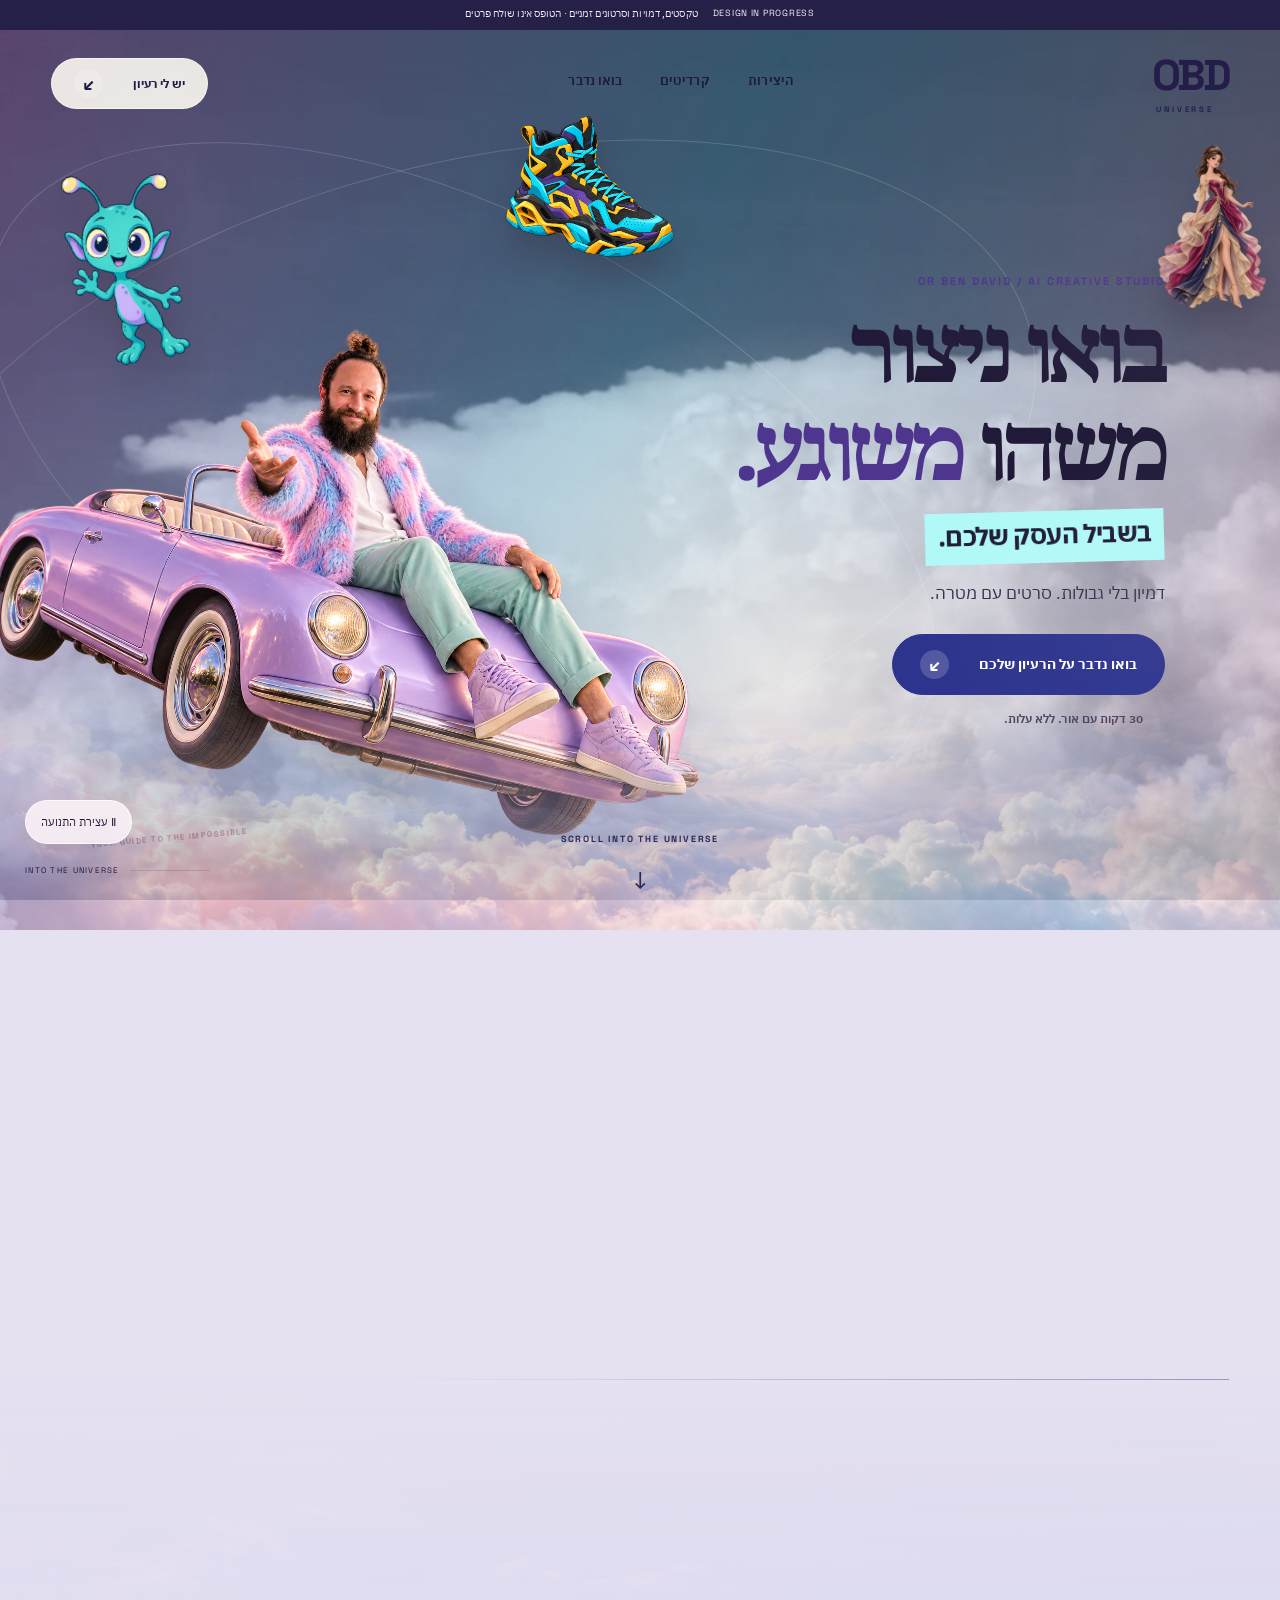
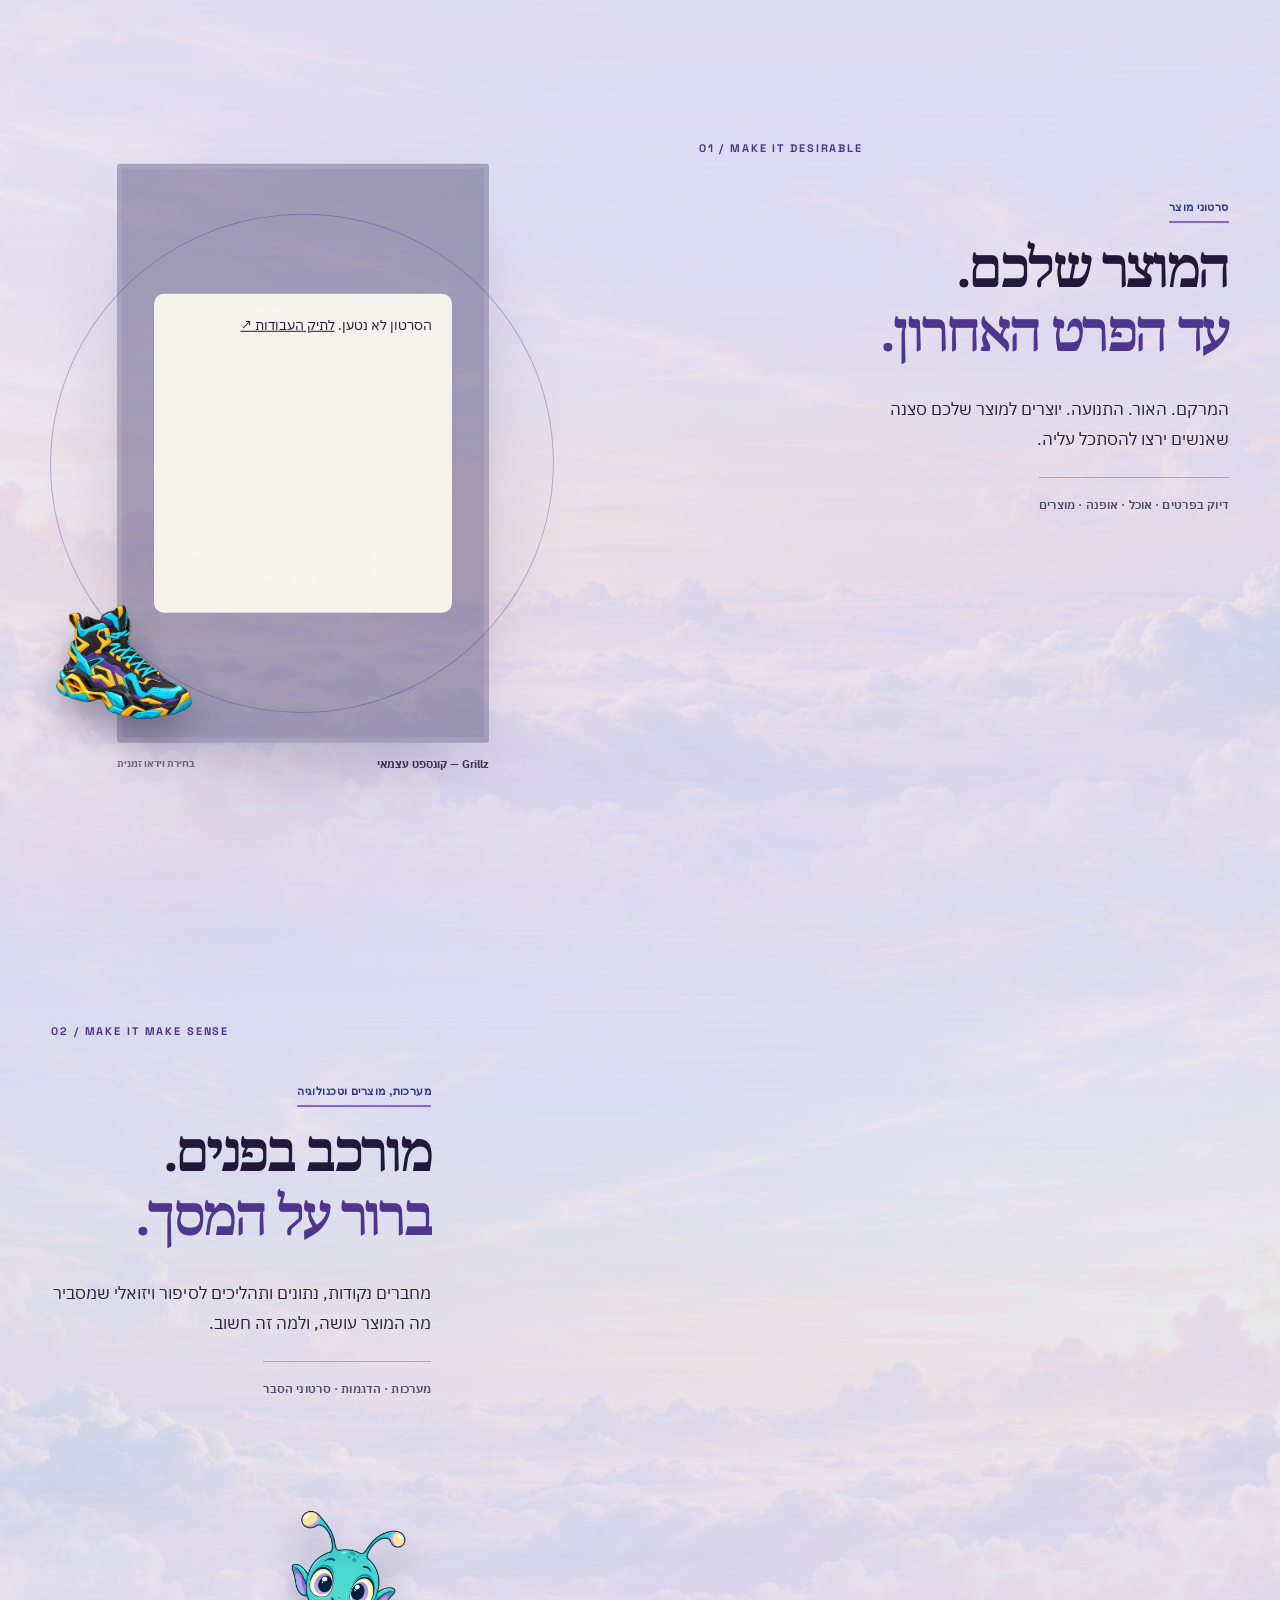
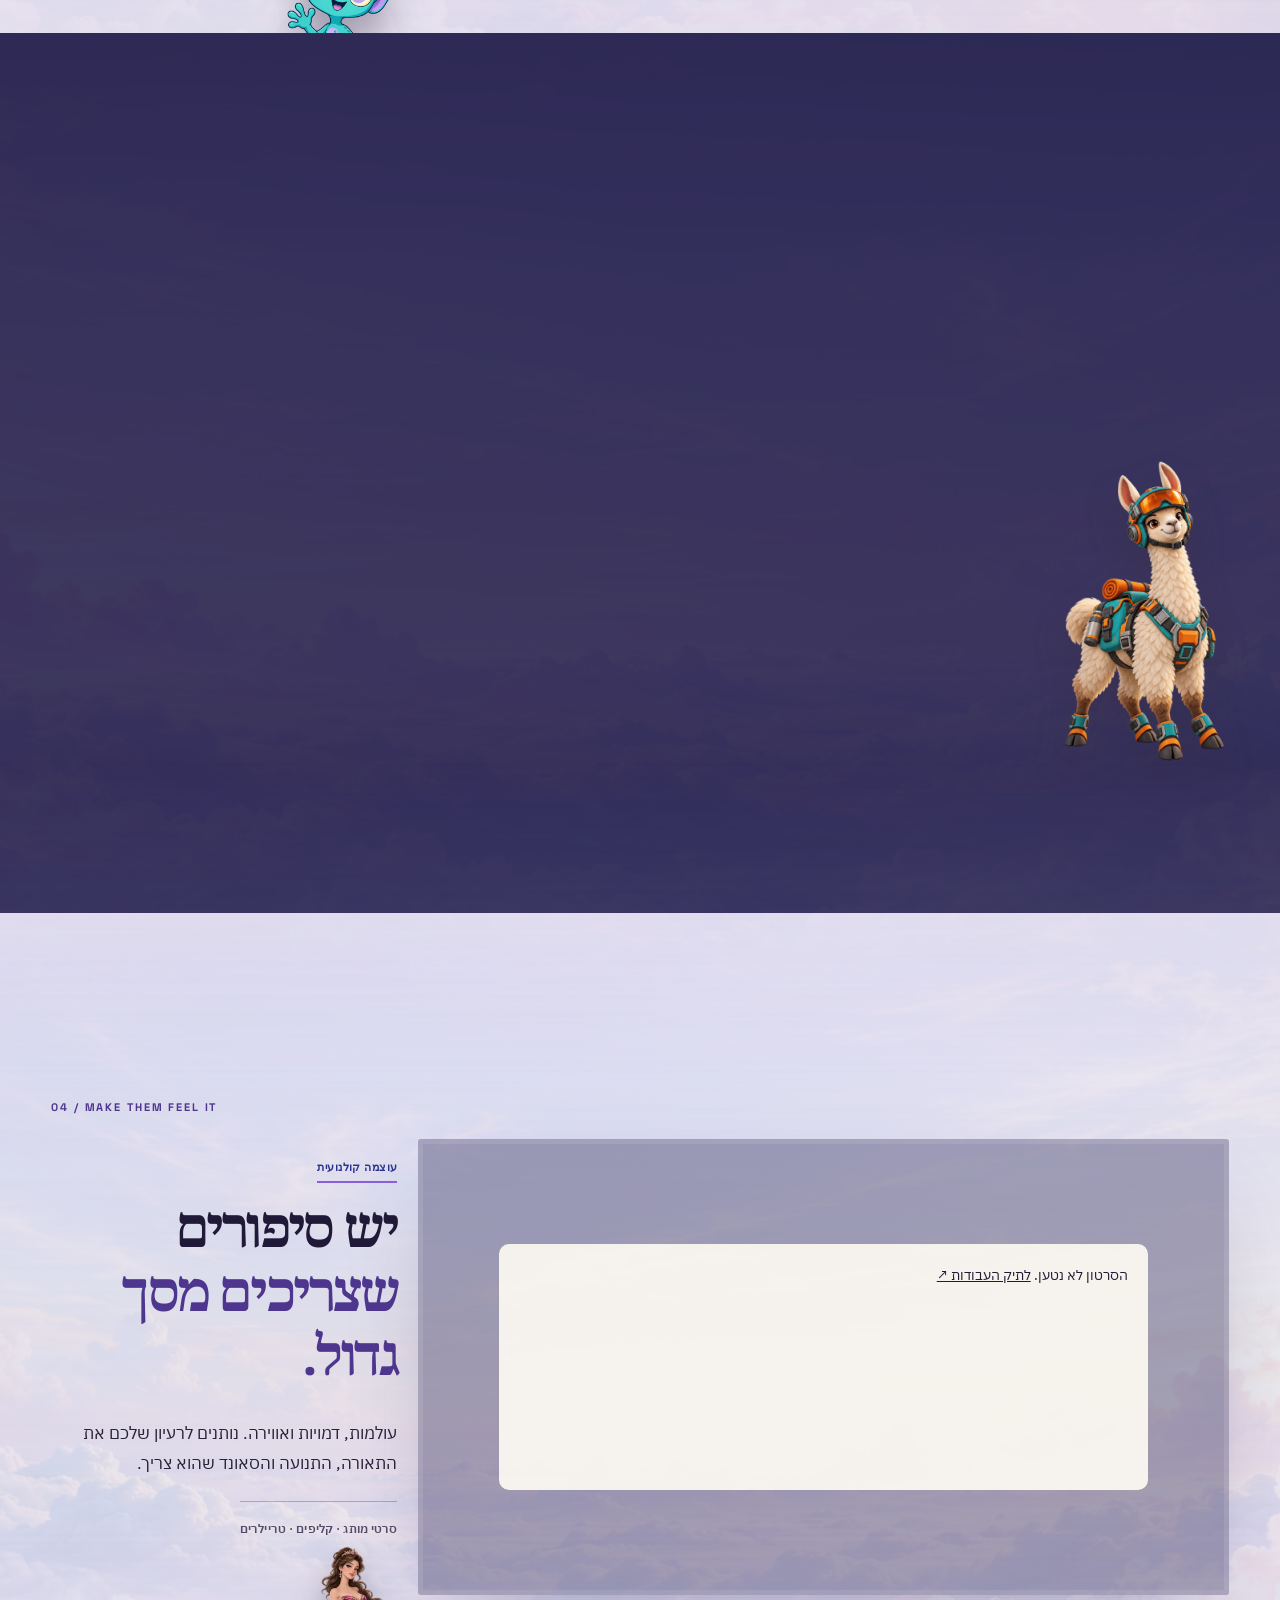
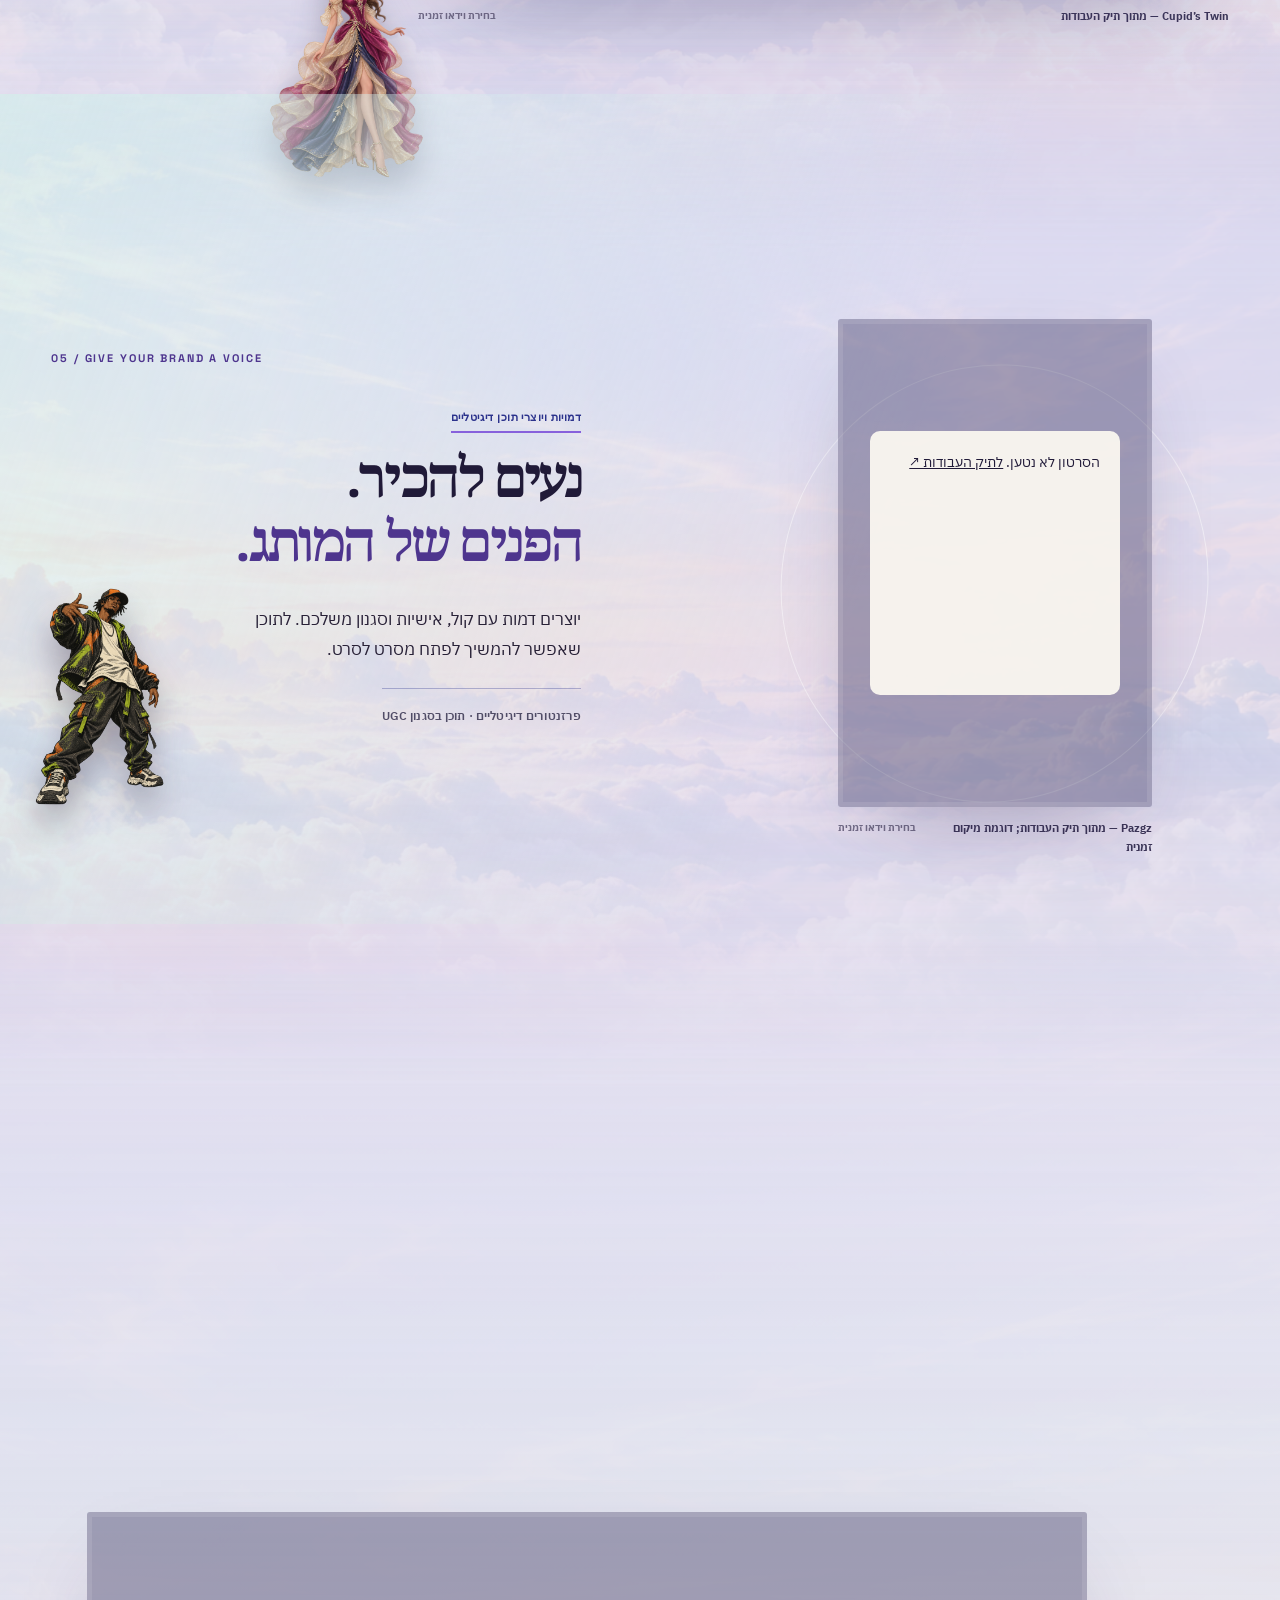
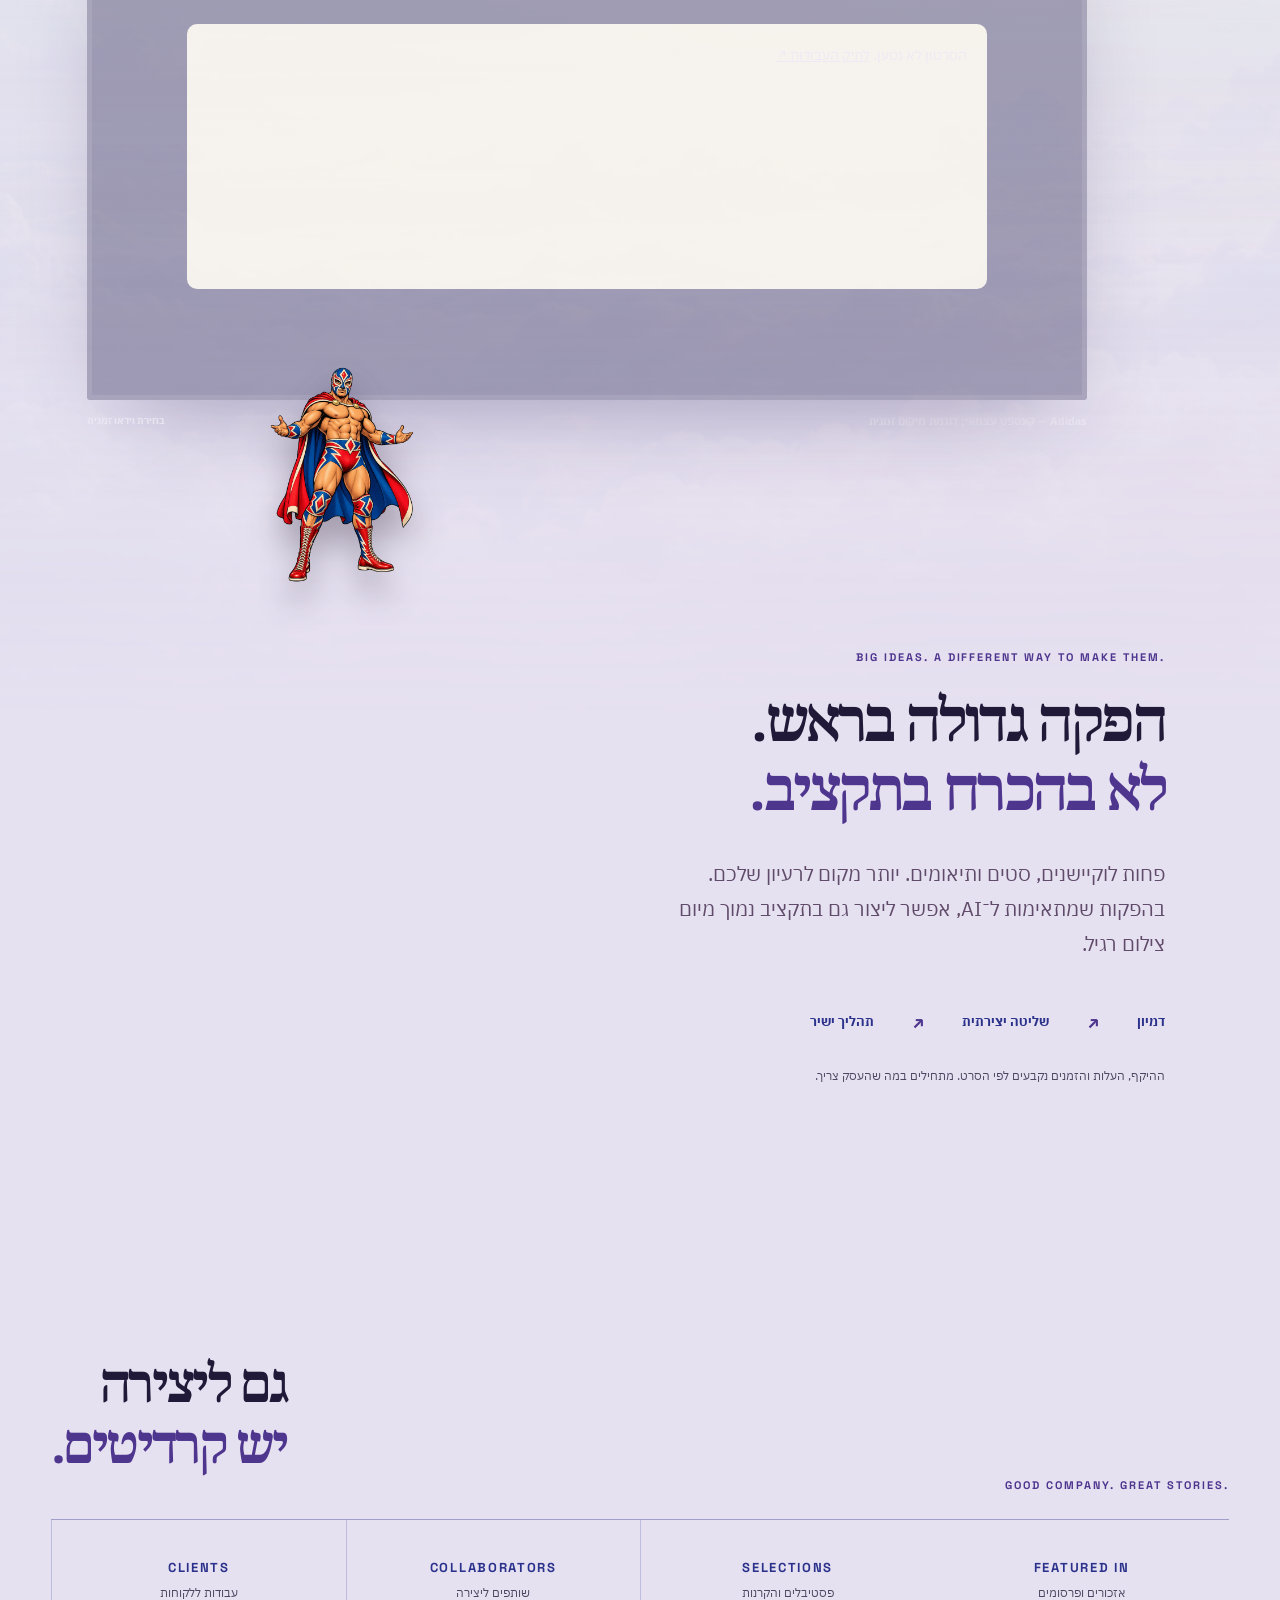
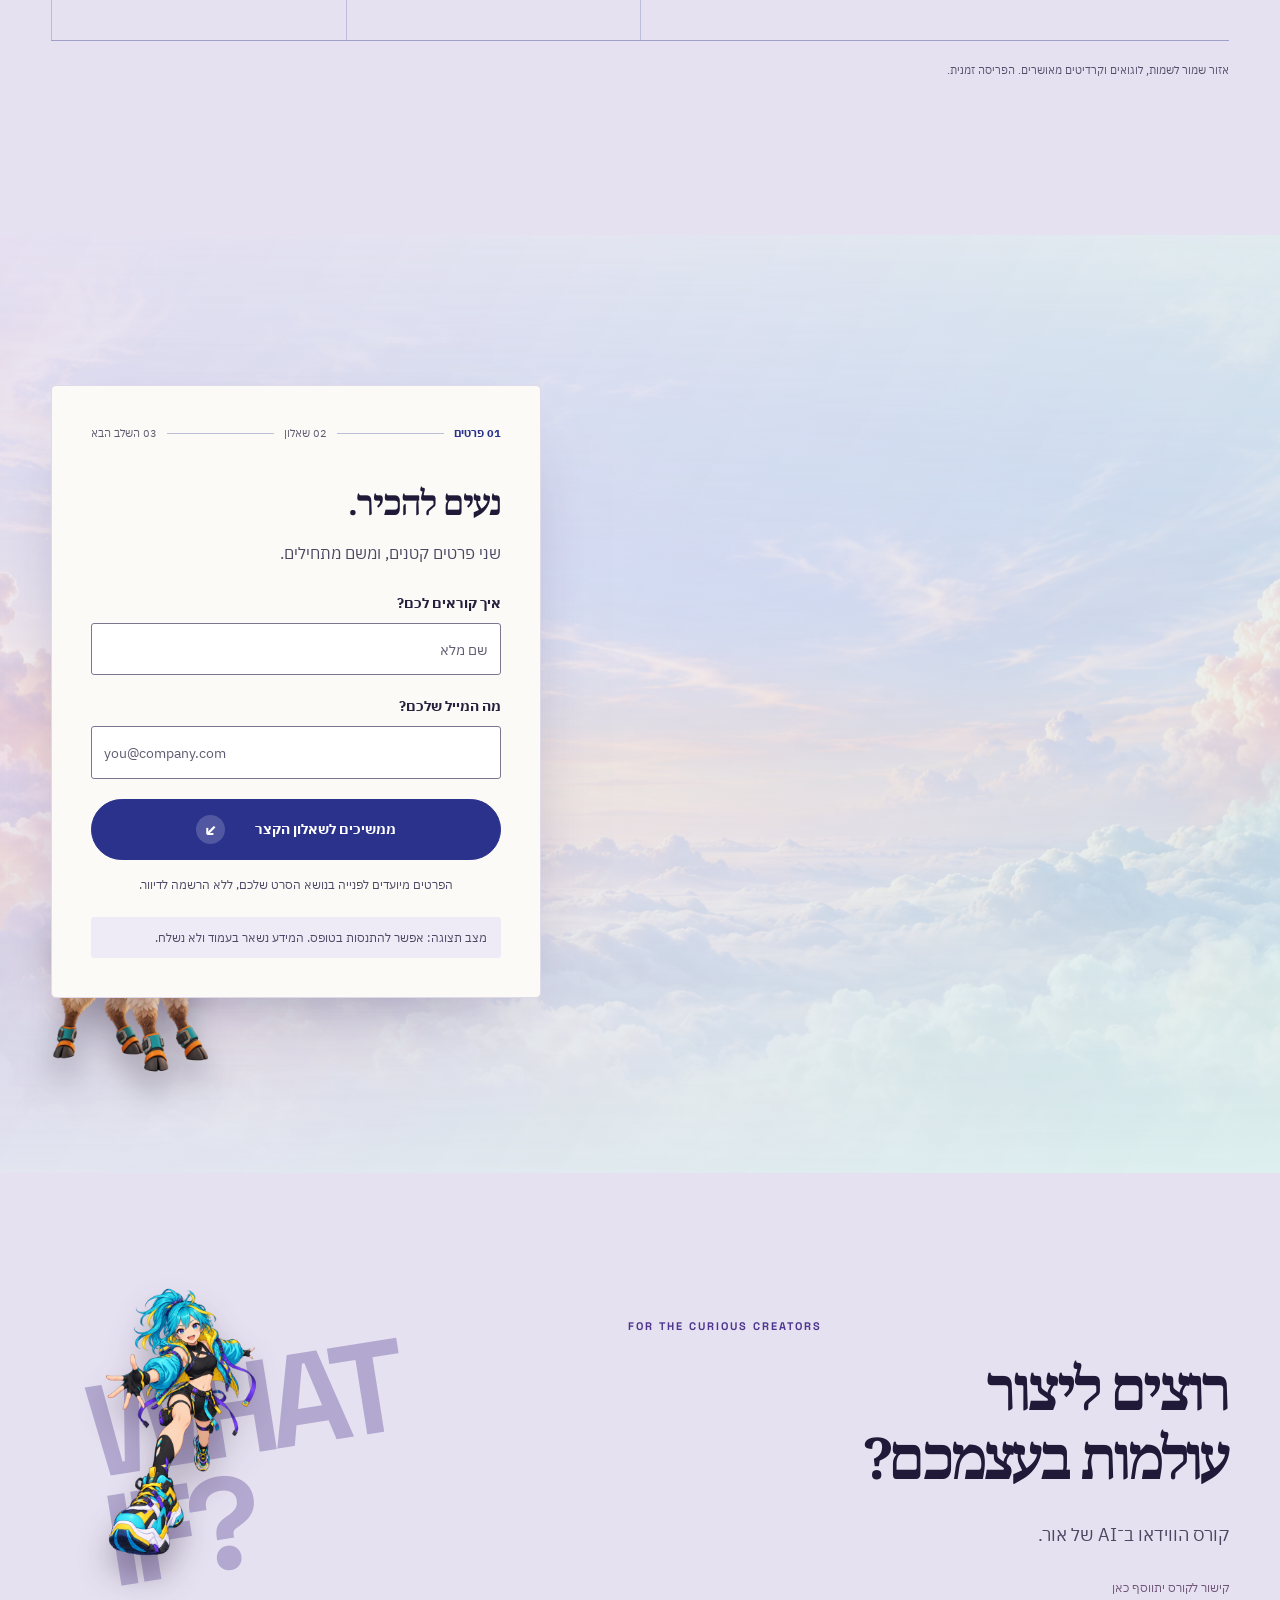
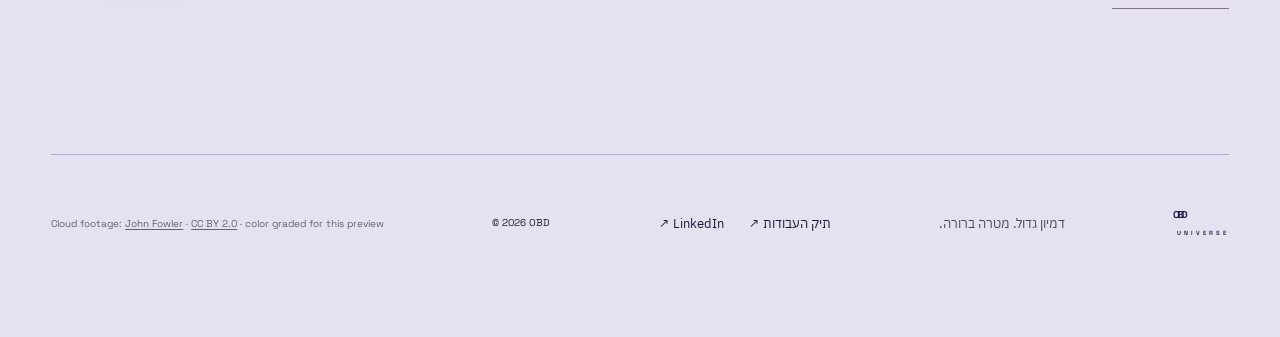
==== versions/v2/index.html @ a8ce61f0 "Archive OBD Universe V1 and V2 viewer" ====
<!doctype html>
<html lang="he" dir="rtl">
<head>
<meta charset="utf-8"><meta name="viewport" content="width=device-width,initial-scale=1"><meta name="robots" content="noindex,nofollow"><meta name="theme-color" content="#e5dcef">
<title>OBD Universe — בואו ניצור משהו משוגע.</title>
<meta name="description" content="היכנסו ליקום של אור בן דוד. וידאו, דמיון וחשיבה עסקית. שיחת היכרות של 30 דקות ללא עלות.">
<link rel="preconnect" href="https://fonts.googleapis.com"><link rel="preconnect" href="https://fonts.gstatic.com" crossorigin>
<link href="https://fonts.googleapis.com/css2?family=IBM+Plex+Sans+Hebrew:wght@400;500;600;700&family=Noto+Serif+Hebrew:wght@500;600;700;800&family=Space+Grotesk:wght@400;500;600;700&display=swap" rel="stylesheet">
<link rel="preload" href="./assets/obd-avatar.png" as="image"><link rel="stylesheet" href="./style.css"><link rel="stylesheet" href="./cloud-world.css"><link rel="stylesheet" href="./characters.css"><link rel="stylesheet" href="./polish.css">
</head>
<body>
<a class="skip" href="#main">דילוג לתוכן</a>
<div class="preview-ribbon"><span class="en">DESIGN IN PROGRESS</span><span>טקסטים, דמויות וסרטונים זמניים · הטופס אינו שולח פרטים</span></div>
<div class="world" id="cloud-world" aria-hidden="true"><div class="sky-layer sky-back"></div><div class="sky-layer sky-front"></div><div class="light-wash"></div></div>
<header class="header wrap"><a class="brand en" href="#main" aria-label="OBD Universe, לראש העמוד">OBD<span>UNIVERSE</span></a><nav aria-label="תפריט ראשי"><a href="#work">היצירות</a><a href="#credits">קרדיטים</a><a href="#start">בואו נדבר</a></nav><a class="button header-cta" href="#start">יש לי רעיון <span aria-hidden="true">↙</span></a></header>
<div class="experience-controls"><button type="button" id="motion-toggle" aria-pressed="false"><span aria-hidden="true">Ⅱ</span> עצירת התנועה</button><span class="depth-meter en" aria-hidden="true">INTO THE UNIVERSE <i></i></span></div>
<main id="main">
<section class="hero" aria-labelledby="hero-title">
 <div class="hero-orbit" aria-hidden="true"><span class="orbit-line"></span><span class="orbit-line orbit-two"></span></div>
 <div class="hero-copy"><span class="eyebrow en">OR BEN DAVID / AI CREATIVE STUDIO</span><h1 id="hero-title">בואו ניצור<br>משהו <em>משוגע.</em></h1><p class="hero-business">בשביל העסק שלכם.</p><p class="hero-description">דמיון בלי גבולות. סרטים עם מטרה.</p><a class="button" href="#start">בואו נדבר על הרעיון שלכם <span aria-hidden="true">↙</span></a><span class="hero-note">30 דקות עם אור. ללא עלות.</span></div>
 <div class="hero-avatar" data-depth=".10"><img src="./assets/obd-avatar.png" alt="אווטאר AI של אור בן דוד במעיל פסטל, מזמין אתכם לרכב סגול שמרחף בין העננים" width="1536" height="1024" fetchpriority="high"><span class="avatar-caption en">YOUR GUIDE TO THE IMPOSSIBLE</span></div>
 <span class="floater hero-alien" data-depth=".18" aria-hidden="true"><img class="character" src="./assets/characters/cartoon-alien.png" alt=""></span><span class="floater hero-shoe" data-depth="-.13" aria-hidden="true"><img class="character landscape" src="./assets/characters/anime-sneaker.png" alt=""></span><span class="floater hero-giraffe" data-depth="-.09" aria-hidden="true"><img class="character" src="./assets/characters/princess-model.png" alt=""></span>
 <div class="hero-floor" aria-hidden="true"></div><a class="dive-link" href="#work"><span class="en">SCROLL INTO THE UNIVERSE</span><span class="dive-arrow" aria-hidden="true">↓</span></a>
</section>
<section class="portal-intro wrap" id="work" aria-labelledby="work-title"><span class="eyebrow en reveal">A LITTLE UNREAL. VERY MUCH YOUR BUSINESS.</span><h2 id="work-title" class="reveal">מה אם אפשר<br><em>לקחת את זה רחוק יותר?</em></h2><p class="reveal">להסביר. לסקרן. לגרום לרצות.<br>יש יותר מדרך אחת לספר את הסיפור שלכם.</p><span class="thread-line" aria-hidden="true"></span></section>
<div class="film-journey">
<article class="scene scene-product portrait" aria-labelledby="product-title">
 <div class="scene-mist" aria-hidden="true"></div>
 <div class="scene-inner wrap">
  <div class="scene-copy reveal"><span class="chapter en">01 / MAKE IT DESIRABLE</span><span class="format-label">סרטוני מוצר</span><h3 id="product-title">המוצר שלכם.<br><em>עד הפרט האחרון.</em></h3><p>המרקם. האור. התנועה. יוצרים למוצר שלכם סצנה שאנשים ירצו להסתכל עליה.</p><span class="use-case">דיוק בפרטים · אוכל · אופנה · מוצרים</span></div>
  <figure class="film-composition reveal" data-depth="-.045"><div class="film-shell"><video data-media="product" muted loop playsinline preload="none" aria-label="Grillz — קונספט עצמאי"></video><div class="film-controls"><button type="button" data-play aria-label="הפעלת הסרטון">הפעלה</button><button type="button" data-sound aria-label="הפעלת קול" aria-pressed="false">קול כבוי</button></div><p class="media-error" hidden role="status">הסרטון לא נטען. <a href="https://obd4life.wixstudio.com/creative-portfolio" target="_blank" rel="noopener noreferrer">לתיק העבודות ↗</a></p></div><figcaption><span>Grillz — קונספט עצמאי</span><small>בחירת וידאו זמנית</small></figcaption></figure>
 </div><span class="floater scene-object" data-depth=".09" aria-hidden="true"><img class="character landscape" src="./assets/characters/anime-sneaker.png" alt="" loading="lazy"></span>
</article>
<article class="scene scene-system wide" aria-labelledby="system-title">
 <div class="scene-mist" aria-hidden="true"></div>
 <div class="scene-inner wrap">
  <div class="scene-copy reveal"><span class="chapter en">02 / MAKE IT MAKE SENSE</span><span class="format-label">מערכות, מוצרים וטכנולוגיה</span><h3 id="system-title">מורכב בפנים. <em>ברור על המסך.</em></h3><p>מחברים נקודות, נתונים ותהליכים לסיפור ויזואלי שמסביר מה המוצר עושה, ולמה זה חשוב.</p><span class="use-case">מערכות · הדגמות · סרטוני הסבר</span></div>
  <figure class="film-composition reveal" data-depth="-.045"><div class="film-shell"><video data-media="system" muted loop playsinline preload="none" aria-label="Academit — קונספט עצמאי; דוגמת מיקום זמנית"></video><div class="film-controls"><button type="button" data-play aria-label="הפעלת הסרטון">הפעלה</button><button type="button" data-sound aria-label="הפעלת קול" aria-pressed="false">קול כבוי</button></div><p class="media-error" hidden role="status">הסרטון לא נטען. <a href="https://obd4life.wixstudio.com/creative-portfolio" target="_blank" rel="noopener noreferrer">לתיק העבודות ↗</a></p></div><figcaption><span>Academit — קונספט עצמאי; דוגמת מיקום זמנית</span><small>בחירת וידאו זמנית</small></figcaption></figure>
 </div><span class="floater scene-object" data-depth="-.07" aria-hidden="true"><img class="character" src="./assets/characters/cartoon-alien.png" alt="" loading="lazy"></span>
</article>
<article class="scene scene-crazy portrait" aria-labelledby="crazy-title">
 <div class="scene-mist" aria-hidden="true"></div>
 <div class="scene-inner wrap">
  <div class="scene-copy reveal"><span class="chapter en">03 / MAKE THEM LOOK TWICE</span><span class="format-label">רעיונות שעוצרים את הגלילה</span><h3 id="crazy-title">רגע. <em>מה ראיתי עכשיו?</em></h3><p>חוקי הפיזיקה גמישים כאן. המסר שלכם פחות. יוצרים משהו לא צפוי שיש סיבה לזכור.</p><span class="use-case">סושיאל · השקות · קמפיינים</span></div>
  <figure class="film-composition reveal" data-depth="-.045"><div class="film-shell"><video data-media="crazy" muted loop playsinline preload="none" aria-label="Adidas — קונספט עצמאי, ללא הזמנת המותג"></video><div class="film-controls"><button type="button" data-play aria-label="הפעלת הסרטון">הפעלה</button><button type="button" data-sound aria-label="הפעלת קול" aria-pressed="false">קול כבוי</button></div><p class="media-error" hidden role="status">הסרטון לא נטען. <a href="https://obd4life.wixstudio.com/creative-portfolio" target="_blank" rel="noopener noreferrer">לתיק העבודות ↗</a></p></div><figcaption><span>Adidas — קונספט עצמאי, ללא הזמנת המותג</span><small>בחירת וידאו זמנית</small></figcaption></figure>
 </div><span class="floater scene-object" data-depth=".09" aria-hidden="true"><img class="character" src="./assets/characters/game-llama.png" alt="" loading="lazy"></span>
</article>
<article class="scene scene-cinema wide" aria-labelledby="cinema-title">
 <div class="scene-mist" aria-hidden="true"></div>
 <div class="scene-inner wrap">
  <div class="scene-copy reveal"><span class="chapter en">04 / MAKE THEM FEEL IT</span><span class="format-label">עוצמה קולנועית</span><h3 id="cinema-title">יש סיפורים<br><em>שצריכים מסך גדול.</em></h3><p>עולמות, דמויות ואווירה. נותנים לרעיון שלכם את התאורה, התנועה והסאונד שהוא צריך.</p><span class="use-case">סרטי מותג · קליפים · טריילרים</span></div>
  <figure class="film-composition reveal" data-depth="-.045"><div class="film-shell"><video data-media="cinema" muted loop playsinline preload="none" aria-label="Cupid’s Twin — מתוך תיק העבודות"></video><div class="film-controls"><button type="button" data-play aria-label="הפעלת הסרטון">הפעלה</button><button type="button" data-sound aria-label="הפעלת קול" aria-pressed="false">קול כבוי</button></div><p class="media-error" hidden role="status">הסרטון לא נטען. <a href="https://obd4life.wixstudio.com/creative-portfolio" target="_blank" rel="noopener noreferrer">לתיק העבודות ↗</a></p></div><figcaption><span>Cupid’s Twin — מתוך תיק העבודות</span><small>בחירת וידאו זמנית</small></figcaption></figure>
 </div><span class="floater scene-object" data-depth="-.07" aria-hidden="true"><img class="character" src="./assets/characters/princess-model.png" alt="" loading="lazy"></span>
</article>
<article class="scene scene-creator portrait" aria-labelledby="creator-title">
 <div class="scene-mist" aria-hidden="true"></div>
 <div class="scene-inner wrap">
  <div class="scene-copy reveal"><span class="chapter en">05 / GIVE YOUR BRAND A VOICE</span><span class="format-label">דמויות ויוצרי תוכן דיגיטליים</span><h3 id="creator-title">נעים להכיר. <em>הפנים של המותג.</em></h3><p>יוצרים דמות עם קול, אישיות וסגנון משלכם. לתוכן שאפשר להמשיך לפתח מסרט לסרט.</p><span class="use-case">פרזנטורים דיגיטליים · תוכן בסגנון UGC</span></div>
  <figure class="film-composition reveal" data-depth="-.045"><div class="film-shell"><video data-media="creator" muted loop playsinline preload="none" aria-label="Pazgz — מתוך תיק העבודות; דוגמת מיקום זמנית"></video><div class="film-controls"><button type="button" data-play aria-label="הפעלת הסרטון">הפעלה</button><button type="button" data-sound aria-label="הפעלת קול" aria-pressed="false">קול כבוי</button></div><p class="media-error" hidden role="status">הסרטון לא נטען. <a href="https://obd4life.wixstudio.com/creative-portfolio" target="_blank" rel="noopener noreferrer">לתיק העבודות ↗</a></p></div><figcaption><span>Pazgz — מתוך תיק העבודות; דוגמת מיקום זמנית</span><small>בחירת וידאו זמנית</small></figcaption></figure>
 </div><span class="floater scene-object" data-depth=".09" aria-hidden="true"><img class="character" src="./assets/characters/hiphop-character.png" alt="" loading="lazy"></span>
</article>
<article class="scene scene-universe wide" aria-labelledby="universe-title">
 <div class="scene-mist" aria-hidden="true"></div>
 <div class="scene-inner wrap">
  <div class="scene-copy reveal"><span class="chapter en">06 / BUILD YOUR OWN UNIVERSE</span><span class="format-label">יקום שלם למותג</span><h3 id="universe-title">למה להסתפק בסרט, <em>כשאפשר ליצור עולם?</em></h3><p>הצבעים, האופי והדמיון שלכם הופכים לשפה ויזואלית שאפשר לחזור אליה, להרחיב ולהפתיע איתה.</p><span class="use-case">עולמות מותג · דמויות · סדרות</span></div>
  <figure class="film-composition reveal" data-depth="-.045"><div class="film-shell"><video data-media="universe" muted loop playsinline preload="none" aria-label="Adidas — קונספט עצמאי; דוגמת מיקום זמנית"></video><div class="film-controls"><button type="button" data-play aria-label="הפעלת הסרטון">הפעלה</button><button type="button" data-sound aria-label="הפעלת קול" aria-pressed="false">קול כבוי</button></div><p class="media-error" hidden role="status">הסרטון לא נטען. <a href="https://obd4life.wixstudio.com/creative-portfolio" target="_blank" rel="noopener noreferrer">לתיק העבודות ↗</a></p></div><figcaption><span>Adidas — קונספט עצמאי; דוגמת מיקום זמנית</span><small>בחירת וידאו זמנית</small></figcaption></figure>
 </div><span class="floater scene-object" data-depth="-.07" aria-hidden="true"><img class="character" src="./assets/characters/comic-luchador.png" alt="" loading="lazy"></span>
</article></div>
<section class="possibility-note wrap reveal" aria-labelledby="possibility-title"><span class="eyebrow en">BIG IDEAS. A DIFFERENT WAY TO MAKE THEM.</span><h2 id="possibility-title">הפקה גדולה בראש.<br><em>לא בהכרח בתקציב.</em></h2><p>פחות לוקיישנים, סטים ותיאומים. יותר מקום לרעיון שלכם.<br>בהפקות שמתאימות ל־AI, אפשר ליצור גם בתקציב נמוך מיום צילום רגיל.</p><div class="value-line"><span>דמיון</span><i>↗</i><span>שליטה יצירתית</span><i>↗</i><span>תהליך ישיר</span></div><small>ההיקף, העלות והזמנים נקבעים לפי הסרט. מתחילים במה שהעסק צריך.</small></section>
<section class="credits wrap" id="credits" aria-labelledby="credits-title"><div class="credits-heading"><span class="eyebrow en">GOOD COMPANY. GREAT STORIES.</span><h2 id="credits-title">גם ליצירה<br><em>יש קרדיטים.</em></h2></div><div class="credits-track" aria-label="מקומות שמורים לקרדיטים מאומתים"><span>CLIENTS<small>עבודות ללקוחות</small></span><span>COLLABORATORS<small>שותפים ליצירה</small></span><span>SELECTIONS<small>פסטיבלים והקרנות</small></span><span>FEATURED IN<small>אזכורים ופרסומים</small></span></div><p class="draft-note">אזור שמור לשמות, לוגואים וקרדיטים מאושרים. הפריסה זמנית.</p></section>
<section class="lead-section" id="start" aria-labelledby="lead-title"><div class="lead-cloud" aria-hidden="true"></div><div class="lead-layout wrap"><div class="lead-copy reveal"><span class="eyebrow en">LET'S MAKE YOUR NEXT “WHAT IF”</span><h2 id="lead-title">אז מה<br><em>ניצור בשבילכם?</em></h2><p>ניפגש ל־30 דקות. נדבר על העסק שלכם,<br>ונתחיל למצוא רעיון ששווה ליצור.</p><div class="meeting-note"><span class="en">30</span><span>דקות עם אור<br>ללא עלות</span></div><ol class="journey-mini"><li>שם ומייל</li><li>שאלון קצר</li><li>מתאמים שיחה</li></ol><small>השיחה ללא עלות. הפקת הסרט מתומחרת בנפרד.</small></div><div class="form-card"><div class="form-progress" aria-label="שלבי התהליך"><span class="current" data-step-label="lead">01 פרטים</span><i></i><span data-step-label="questions">02 שאלון</span><i></i><span data-step-label="complete">03 השלב הבא</span></div>
        <div id="lead-panel"><h3>נעים להכיר.</h3><p class="form-intro">שני פרטים קטנים, ומשם מתחילים.</p><form id="lead-form" novalidate><div class="field"><label for="lead-name">איך קוראים לכם?</label><input id="lead-name" name="name" autocomplete="name" maxlength="80" required placeholder="שם מלא" aria-describedby="name-error"><span class="field-error" id="name-error"></span></div><div class="field"><label for="lead-email">מה המייל שלכם?</label><input id="lead-email" name="email" type="email" dir="ltr" autocomplete="email" maxlength="254" required placeholder="you@company.com" aria-describedby="email-error"><span class="field-error" id="email-error"></span></div><button type="submit" class="button full">ממשיכים לשאלון הקצר <span aria-hidden="true">↙</span></button><p class="form-footnote">הפרטים מיועדים לפנייה בנושא הסרט שלכם, ללא הרשמה לדיוור.</p></form></div>
        <div id="questions-panel" hidden><h3 tabindex="-1" id="questions-title">קצת על הסרט שבדרך.</h3><p class="form-intro">אין צורך בתשובות מושלמות. כיוון ראשוני מספיק.</p><form id="questionnaire-form" novalidate><div class="field"><label for="business">מה העסק או המוצר שלכם?</label><input id="business" name="business" maxlength="160" required placeholder="שם העסק ומשפט על מה שאתם עושים" aria-describedby="business-error"><span id="business-error" class="field-error"></span></div><div class="field"><label for="goal">מה הכי חשוב שהסרט יעשה?</label><select id="goal" name="goal" required aria-describedby="goal-error"><option value="">בוחרים מטרה</option><option value="explain">יסביר את המוצר</option><option value="sell">יעורר עניין במוצר ויעודד פניות או רכישות</option><option value="brand">יבנה היכרות עם המותג</option><option value="launch">יתמוך בהשקה או בקמפיין</option><option value="explore">עוד לא סגורים, נחשוב יחד</option></select><span id="goal-error" class="field-error"></span></div><div class="field"><label for="audience">למי הוא מיועד?</label><input id="audience" name="audience" maxlength="200" required placeholder="מי האנשים שצריכים לראות אותו?" aria-describedby="audience-error"><span id="audience-error" class="field-error"></span></div><div class="optional-row"><div class="field"><label for="timing">מתי תרצו את הסרט? <small>רשות</small></label><select id="timing" name="timing"><option value="">עדיין לא נקבע</option><option value="soon">בחודש הקרוב</option><option value="quarter">בחודשים הקרובים</option><option value="exploring">כרגע בודקים אפשרויות</option></select></div><div class="field"><label for="budget">כיוון לתקציב <small>רשות</small></label><input id="budget" name="budget" maxlength="80" placeholder="אפשר גם לכתוב שעוד לא יודעים"></div></div><div class="field"><label for="notes">רעיון, השראה או משהו נוסף? <small>רשות</small></label><textarea id="notes" name="notes" rows="3" maxlength="1200" placeholder="כל דבר שיעזור לנו להגיע מוכנים"></textarea></div><button type="submit" class="button full">סיום השאלון והמשך <span aria-hidden="true">↙</span></button><button class="back-button" type="button" data-back>חזרה לפרטים שלי</button></form></div>
        <div id="complete-panel" hidden><span class="completion-mark" aria-hidden="true">✓</span><h3 tabindex="-1" id="complete-title">יש לנו בסיס לרעיון.</h3><p>השלב הבא בתהליך הוא פגישת רעיון עם אור, שבה נחדד את הסיפור, הכיוון והתוצרים.</p><div class="preview-complete">זו הדגמה של התהליך בלבד. הפרטים לא נשלחו, לא נשלח מייל ולא נקבעה פגישה.</div><button class="button outline full" type="button" data-edit>חזרה לעריכת השאלון</button><a class="contact-link" href="mailto:obd4life@gmail.com">רוצים לפנות לאור כבר עכשיו? כתבו לו במייל</a></div>
        <p class="preview-form-note" role="note">מצב תצוגה: אפשר להתנסות בטופס. המידע נשאר בעמוד ולא נשלח.</p><p class="sr-only" id="form-status" role="status" aria-live="polite"></p>
      </div></div><span class="floater lead-object" data-depth=".06" aria-hidden="true"><img class="character" src="./assets/characters/game-llama.png" alt="" loading="lazy"></span></section>
<section class="course wrap" aria-labelledby="course-title"><div><span class="eyebrow en">FOR THE CURIOUS CREATORS</span><h2 id="course-title">רוצים ליצור<br>עולמות בעצמכם?</h2><p>קורס הווידאו ב־AI של אור.</p><span class="course-pending">קישור לקורס יתווסף כאן</span></div><div class="course-art" aria-hidden="true"><span class="course-word en">WHAT<br>IF?</span><span class="floater course-planet" data-depth=".04" aria-hidden="true"><img class="character" src="./assets/characters/anime-runner.png" alt="" loading="lazy"></span></div></section>
</main>
<footer class="footer wrap"><a class="brand en" href="#main" aria-label="OBD Universe, לראש העמוד">OBD<span>UNIVERSE</span></a><p>דמיון גדול. מטרה ברורה.</p><div><a href="https://obd4life.wixstudio.com/creative-portfolio" target="_blank" rel="noopener noreferrer">תיק העבודות ↗</a><a href="https://www.linkedin.com/in/or-ben-david-obd/" target="_blank" rel="noopener noreferrer">LinkedIn ↗</a></div><span class="en">© 2026 OBD</span><small class="footage-credit en">Cloud footage: <a href="https://commons.wikimedia.org/wiki/File:Clouds_time_lapse.webm" target="_blank" rel="noopener noreferrer">John Fowler</a> · <a href="https://creativecommons.org/licenses/by/2.0/" target="_blank" rel="noopener noreferrer">CC BY 2.0</a> · color graded for this preview</small></footer>
<noscript><p class="noscript-note">כדי לצפות בסרטונים ולהתנסות בטופס, יש להפעיל JavaScript. <a href="https://obd4life.wixstudio.com/creative-portfolio">לתיק העבודות של אור</a></p></noscript>
<script type="module" src="./app.mjs"></script>
</body></html>
---- versions/v2/style.css ----
:root{--ink:#201a38;--purple:#4e358e;--muted:#4e4763;--line:#372d682f;--paper:#faf6f0;--mint:#b0f9f7;--scroll:0;--progress:0;--scene-shift:0px}
*{box-sizing:border-box}html{scroll-behavior:smooth;scroll-padding-top:55px}body{margin:0;background:#e4ddef;color:var(--ink);font-family:Heebo,Arial,sans-serif;line-height:1.65;overflow-x:clip}a{color:inherit;text-decoration:none}button,input,select,textarea{font:inherit}button{cursor:pointer}a,button{-webkit-tap-highlight-color:transparent}button,a{touch-action:manipulation}button:focus-visible,a:focus-visible,input:focus-visible,select:focus-visible,textarea:focus-visible,video:focus-visible{outline:3px solid #66397e;outline-offset:5px}button:disabled{cursor:default}[hidden]{display:none!important}::selection{background:#c7e9d9}.en{font-family:'Space Grotesk',sans-serif;direction:ltr}.wrap{width:min(1220px,calc(100% - 100px));margin-inline:auto}.sr-only{position:absolute;width:1px;height:1px;padding:0;margin:-1px;overflow:hidden;clip:rect(0,0,0,0);white-space:nowrap}.skip{position:fixed;top:-100px;right:20px;background:#fff;padding:12px;z-index:100}.skip:focus{top:15px}
.preview-ribbon{min-height:30px;padding:6px 24px;display:flex;justify-content:center;gap:15px;background:#33224d;color:#f8eefb;font-size:10px;position:relative;z-index:20}.preview-ribbon .en{font-size:9px;letter-spacing:.08em}.world{position:fixed;inset:0;z-index:-2;pointer-events:none;overflow:hidden;background:linear-gradient(150deg,#d4dff4,#e7c9df 58%,#cef0df)}.sky-layer{position:absolute;inset:-12%;background:url('./assets/obd-universe-clouds.png') center/cover;will-change:transform}.sky-back{animation:cloud-breathe 38s ease-in-out infinite alternate;opacity:.94}.sky-front{background-position:70% 70%;opacity:.35;mix-blend-mode:screen;mask-image:linear-gradient(transparent 25%,#000);animation:cloud-drift 47s ease-in-out infinite alternate-reverse}.light-wash{position:absolute;inset:0;background:radial-gradient(ellipse at 70% 30%,#fdecf166,transparent 60%);opacity:.7;animation:light-breathe 19s ease-in-out infinite alternate}
@keyframes cloud-breathe{0%{transform:translate3d(-2%,-1%,0) scale(1.04)}50%{transform:translate3d(1%,2%,0) scale(1.10)}100%{transform:translate3d(3%,-2%,0) scale(1.03)}}@keyframes cloud-drift{from{transform:translate3d(4%,3%,0) scale(1.2)}to{transform:translate3d(-5%,-3%,0) scale(1.03)}}@keyframes light-breathe{from{opacity:.25}to{opacity:.8}}@keyframes float{0%,100%{transform:translateY(0) rotate(var(--tilt,0deg))}50%{transform:translateY(-19px) rotate(calc(var(--tilt,0deg) + 4deg))}}@keyframes beckon{0%,100%{transform:translateY(0)}50%{transform:translateY(8px)}}@keyframes orbit{from{transform:rotate(-15deg)}to{transform:rotate(345deg)}}
.header{position:absolute;top:50px;inset-inline:0;display:flex;align-items:center;justify-content:space-between;gap:30px;z-index:10}.brand{display:block;font-size:42px;font-weight:700;letter-spacing:-4px;line-height:.85}.brand span{display:block;font-size:8px;font-weight:500;letter-spacing:4px;margin-top:11px;margin-left:4px}.header nav{display:flex;gap:35px;font-size:13px}.header nav a{padding:12px 0}.header nav a:hover{color:#8555a1}.button{display:inline-flex;justify-content:center;align-items:center;gap:30px;border:1px solid var(--ink);border-radius:99px;min-height:55px;padding:15px 27px;background:var(--ink);color:#fff5fd;font-size:14px;font-weight:500;box-shadow:0 8px 25px #55306b1a;transition:background .2s,transform .2s}.button:hover{background:#754690;transform:translateY(-2px)}.button span[aria-hidden]{font-size:18px}.button.header-cta{min-height:45px;padding:10px 22px;font-size:12px;background:#fff5f64d;color:var(--ink);backdrop-filter:blur(8px)}.button.header-cta:hover{background:#fff9}.button.full{width:100%}.button.outline{background:transparent;color:var(--ink)}
.experience-controls{position:fixed;left:25px;bottom:23px;z-index:30;display:flex;flex-direction:column;align-items:flex-start;gap:20px;direction:ltr}.experience-controls button{background:#fdf5fad9;border:1px solid #ffffffc0;color:var(--ink);box-shadow:0 3px 20px #49305013;padding:9px 15px;border-radius:99px;font-size:11px;min-height:44px;backdrop-filter:blur(12px);direction:rtl}.experience-controls button span{margin-left:7px}.depth-meter{font-size:8px;letter-spacing:.16em;display:flex;align-items:center;gap:10px}.depth-meter i{height:1px;width:80px;background:#6f4e763b;position:relative}.depth-meter i:after{content:'';position:absolute;left:0;top:0;height:2px;width:100%;background:#704980;transform:scaleX(var(--progress));transform-origin:left}
.hero{min-height:880px;height:calc(100svh - 30px);max-height:1100px;position:relative;isolation:isolate;overflow:clip}.hero-copy{position:absolute;right:9%;top:24%;z-index:5;max-width:49%;pointer-events:none}.hero-copy a{pointer-events:auto}.eyebrow{display:block;font:500 10px/1.5 'Space Grotesk',sans-serif;letter-spacing:.16em;direction:ltr}.hero h1{font-size:clamp(62px,7.1vw,112px);line-height:1.02;letter-spacing:-5px;margin:24px 0 18px;font-weight:800}.hero h1 em{color:#865294;font-style:normal}.hero-business{font-size:clamp(20px,2vw,31px);margin:0 0 5px;letter-spacing:-.6px}.hero-description{font-size:15px;color:#64506e;margin:0 0 30px}.hero-note{display:block;font-size:11px;margin-top:14px;margin-right:22px}.hero-avatar{position:absolute;left:-3%;width:65%;bottom:11%;z-index:3;transform:translate3d(0,var(--parallax,0px),0);will-change:transform}.hero-avatar img{display:block;width:100%;height:auto;filter:drop-shadow(0 28px 22px #65407528);animation:float 9s ease-in-out infinite;--tilt:-3deg}.avatar-caption{position:absolute;bottom:0;left:18%;font-size:8px;letter-spacing:.17em;transform:rotate(-5deg);color:#70557e}.hero-floor{position:absolute;bottom:-8%;left:-15%;width:125%;height:35%;z-index:4;pointer-events:none;background:url('./assets/obd-universe-clouds.png') center bottom/cover;mask-image:linear-gradient(transparent,#000 65%);animation:cloud-drift 35s ease-in-out infinite alternate}.hero-orbit{position:absolute;inset:15% 18% 15% -10%;z-index:0;pointer-events:none}.orbit-line{position:absolute;inset:0;border:1px solid #fff7;border-radius:50%;transform:rotate(-15deg);opacity:.65}.orbit-two{inset:8% 6%;transform:rotate(28deg)}.dive-link{position:absolute;bottom:3%;right:0;left:0;z-index:6;display:flex;flex-direction:column;align-items:center;gap:12px;width:max-content;margin:auto;padding:12px}.dive-link .en{font-size:9px;letter-spacing:.2em}.dive-arrow{font-size:25px;animation:beckon 2s ease-in-out infinite}
.floater{position:absolute;display:block;width:150px;aspect-ratio:1;pointer-events:none;transform:translate3d(0,var(--parallax,0px),0);z-index:2}.object{display:block;width:100%;height:100%;background-image:url('./assets/obd-objects.png');background-repeat:no-repeat;background-size:300% 300%;filter:drop-shadow(0 17px 12px #60456926);animation:float 9s ease-in-out infinite;--tilt:0deg}.object-car{background-position:0% 0%}.object-shoe{background-position:50% 0%;--tilt:-14deg;animation-delay:-2s}.object-burger{background-position:100% 0%;--tilt:8deg;animation-delay:-4s}.object-giraffe{background-position:0% 50%;--tilt:-6deg;animation-delay:-3s}.object-llama{background-position:50% 50%;--tilt:8deg;animation-delay:-6s}.object-alien{background-position:100% 50%;--tilt:15deg;animation-delay:-1s}.object-model{background-position:0% 100%;animation-delay:-7s}.object-wrestler{background-position:50% 100%;--tilt:-12deg;animation-delay:-5s}.object-planet{background-position:100% 100%;--tilt:-15deg;animation-delay:-8s}.hero-alien{left:4%;top:10%;width:145px;transform:translate3d(0,var(--parallax,0px),0) rotate(-15deg)}.hero-shoe{left:39%;top:13%;width:180px}.hero-burger{right:0;bottom:19%;width:190px;z-index:6}.hero-giraffe{right:3%;top:8%;width:130px}.hero-planet{left:3%;bottom:6%;width:125px}
h2{font-size:clamp(40px,5vw,76px);line-height:1.12;letter-spacing:-2.5px;font-weight:700;margin:24px 0}h2 em,h3 em{font-style:normal;color:#85568f}.portal-intro{text-align:center;position:relative;padding:110px 0 90px;min-height:520px}.portal-intro p{font-size:18px;line-height:1.8;color:#604c6c}.thread-line{display:block;width:1px;height:90px;background:linear-gradient(#8b668f75,transparent);margin:40px auto 0}.film-journey{position:relative}.scene{position:relative;isolation:isolate;min-height:770px;display:flex;align-items:center;padding:80px 0}.scene:nth-child(2n){background:linear-gradient(transparent,#cff1e82e,transparent)}.scene-mist{position:absolute;left:-5%;right:-5%;top:-20%;height:140%;pointer-events:none;z-index:-1;background:url('./assets/obd-universe-clouds.png') center/cover;mask-image:linear-gradient(transparent,#0006 35%,#0008 65%,transparent);opacity:.5}.scene:nth-child(2n) .scene-mist{transform:scaleX(-1)}.scene-inner{display:grid;grid-template-columns:.9fr 1.25fr;gap:9%;align-items:center;position:relative}.scene:nth-child(even) .scene-copy{order:2}.scene:nth-child(even) .film-composition{order:1}.scene-copy{position:relative;z-index:4;max-width:480px}.chapter{font-size:9px;letter-spacing:.14em;color:#65506f;display:block;margin-bottom:35px}.format-label{font-size:12px;color:#6c487e}.scene h3{font-size:clamp(34px,3.6vw,54px);line-height:1.15;letter-spacing:-1.5px;margin:17px 0 23px;font-weight:700}.scene-copy p{font-size:17px;line-height:1.85;max-width:355px;margin:0 0 23px;color:#624e6d}.use-case{font-size:11px;color:#6b537a;display:block;border-top:1px solid var(--line);padding-top:17px;width:fit-content}
.film-composition{margin:0;position:relative;z-index:3;min-width:0;transform:translate3d(0,var(--parallax,0px),0)}.film-shell{position:relative;width:100%;aspect-ratio:16/10;background:#b9a8c445;overflow:hidden;border-radius:3px;box-shadow:0 25px 80px -25px #4930513b}.film-shell:after{content:'';position:absolute;inset:0;pointer-events:none;box-shadow:inset 0 0 28px 2px #e6d9e944;z-index:1}.film-shell video{display:block;width:100%;height:100%;object-fit:cover;background:transparent}.portrait .film-composition{width:65%;justify-self:center}.portrait .film-shell{aspect-ratio:9/14}.portrait .film-composition:before{content:'';position:absolute;width:135%;height:80%;border:1px solid #fff7;border-radius:50%;left:-18%;top:8%;transform:rotate(25deg);z-index:-1}.film-controls{position:absolute;bottom:0;left:0;right:0;display:flex;justify-content:flex-start;direction:rtl;gap:2px;padding:10px;background:linear-gradient(transparent,#18122299);z-index:3;opacity:.8;transition:opacity .2s}.film-shell:hover .film-controls,.film-shell:focus-within .film-controls{opacity:1}.film-controls button{border:0;color:white;background:#2c243144;border-radius:99px;min-height:44px;padding:6px 12px;font-size:10px;backdrop-filter:blur(5px)}.film-controls button:hover{background:#251b35c2}.film-controls button:focus-visible{outline-color:#fff}.film-composition figcaption{font-size:10px;color:#5f4c6d;display:flex;justify-content:space-between;gap:15px;padding:12px 0;line-height:1.7}.film-composition figcaption small{font-size:9px;white-space:nowrap;opacity:.8}.scene-object{bottom:2%;right:30%;width:145px;z-index:4}.scene:nth-child(even) .scene-object{right:auto;left:21%;bottom:0}.scene-crazy .scene-object{width:175px}.scene-cinema .scene-object{width:155px;left:2%;bottom:15%}.scene-creator .scene-object{right:4%}.scene-universe .scene-object{left:1%;bottom:20%}.media-error{position:absolute;inset:20% 10%;padding:20px;background:#f9f2f9e8;border-radius:10px;font-size:14px;z-index:5}.media-error a{text-decoration:underline}
.possibility-note{padding:130px 10px 150px;text-align:center;position:relative}.possibility-note h2{font-size:clamp(38px,4.5vw,64px)}.possibility-note p{font-size:18px;line-height:1.9;color:#604b6a;max-width:680px;margin:25px auto}.value-line{display:flex;align-items:center;justify-content:center;gap:22px;font-size:13px;margin:30px auto}.value-line i{font-style:normal;font-size:18px;color:#99709e}.possibility-note small{font-size:11px;color:#614d6c}.credits{padding:60px 0 130px;position:relative}.credits-heading{display:flex;justify-content:space-between;align-items:center;gap:40px}.credits h2{font-size:43px}.credits-track{border-top:1px solid var(--line);border-bottom:1px solid var(--line);display:grid;grid-template-columns:repeat(4,1fr);gap:25px;align-items:center;padding:45px 0;direction:ltr}.credits-track>span{font:500 15px 'Space Grotesk',sans-serif;letter-spacing:.02em;text-align:center;color:#75627f}.credits-track small{font:400 11px Heebo,sans-serif;display:block;margin-top:9px;direction:rtl}.draft-note{font-size:10px;color:#695775;text-align:center;margin-top:20px}
.lead-section{position:relative;padding:100px 0 130px;isolation:isolate;background:linear-gradient(transparent,#edd6e87d,transparent)}.lead-cloud{position:absolute;inset:0;z-index:-1;background:url('./assets/obd-universe-clouds.png') center/cover;mask-image:linear-gradient(transparent,#000b,transparent);opacity:.7}.lead-layout{display:grid;grid-template-columns:1fr 1fr;gap:12%;align-items:start}.lead-copy{padding-top:35px}.lead-copy h2{font-size:70px;margin:24px 0 25px}.lead-copy>p{font-size:18px;line-height:1.9}.meeting-note{display:flex;align-items:center;gap:20px;margin:30px 0}.meeting-note .en{font-size:62px;letter-spacing:-4px;line-height:1}.meeting-note>span:last-child{font-size:13px}.journey-mini{list-style:none;display:flex;gap:17px;counter-reset:journey;padding:0;margin:30px 0 15px;font-size:12px}.journey-mini li{counter-increment:journey}.journey-mini li:before{content:counter(journey) ' / ';font-family:'Space Grotesk';color:#8a6395}.lead-copy>small{font-size:11px;color:#6c5676}.form-card{position:relative;z-index:5;border:1px solid #fff9;border-radius:20px;background:#fff9f5cc;box-shadow:0 30px 90px #6144761c;backdrop-filter:blur(18px);padding:35px;scroll-margin-top:60px;min-width:0}.form-progress{display:flex;gap:10px;align-items:center;font-size:10px;color:#796580;margin-bottom:30px}.form-progress span{white-space:nowrap}.form-progress i{flex:1;height:1px;background:#8c6f992e}.form-progress .current{font-weight:700;color:#36234e}.form-card h3{font-size:29px;letter-spacing:-.7px;margin:0 0 8px}.form-intro{font-size:14px;color:#6c5675;margin:0 0 25px}.field{display:flex;flex-direction:column;gap:8px;margin-bottom:20px;min-width:0}.field label{font-size:13px}.field label small{font-weight:400;color:#766680;margin-right:7px}.field input,.field select,.field textarea{width:100%;min-height:48px;border:1px solid #937aa04d;border-radius:8px;padding:12px;background:#fff9;color:var(--ink);font-size:16px;resize:vertical}.field input::placeholder,.field textarea::placeholder{color:#817188;font-size:12px}.field [aria-invalid=true]{border-color:#a14161;background:#fff4f7}.field-error{font-size:12px;color:#982f48;line-height:1.5}.field-error:empty{display:none}.optional-row{display:grid;grid-template-columns:1fr 1fr;gap:15px}.form-footnote{font-size:10px;text-align:center;color:#6e5875;margin:15px 0}.preview-form-note{font-size:10px;padding:11px 14px;background:#eee3f1;border-radius:6px;color:#66506f;margin:23px 0 0}.back-button{display:block;margin:8px auto 0;background:transparent;border:0;color:#6d5276;font-size:12px;padding:12px;min-height:44px;text-decoration:underline;text-underline-offset:4px}.completion-mark{display:grid;place-items:center;width:50px;height:50px;background:#cbe8d8;border-radius:50%;margin-bottom:20px;font-size:22px}.preview-complete{font-size:13px;background:#efe5f1;border-radius:8px;padding:18px;margin:25px 0}.contact-link{display:block;font-size:12px;text-align:center;text-decoration:underline;margin-top:20px}.lead-object{right:4%;bottom:0;width:200px}
.course{padding:100px 0 130px;display:grid;grid-template-columns:1fr 1fr;gap:15%;align-items:center}.course h2{font-size:43px}.course p{font-size:17px}.course-pending{display:inline-block;font-size:12px;border-bottom:1px solid #8c7097;padding:10px 0;color:#6f5478}.course-art{position:relative;min-height:260px;display:grid;place-items:center}.course-word{font-size:130px;font-weight:700;line-height:.85;letter-spacing:-10px;color:#875c8c35;transform:rotate(-9deg)}.course-planet{width:180px;left:9%;top:15%}.footer{border-top:1px solid var(--line);display:flex;align-items:center;justify-content:space-between;gap:35px;padding:40px 0 85px}.footer .brand{font-size:32px;letter-spacing:-3px}.footer .brand span{font-size:6px;letter-spacing:3px}.footer p{font-size:12px}.footer>div{display:flex;gap:25px;font-size:12px}.footer>.en{font-size:10px}.noscript-note{padding:20px;background:white;text-align:center}
.js .reveal{opacity:0;translate:0 25px;transition:opacity .85s ease,translate 1s cubic-bezier(.2,.7,.2,1)}.js .reveal.is-visible{opacity:1;translate:0 0}.motion-paused *,.motion-paused *:before,.motion-paused *:after{animation-play-state:paused!important}.motion-paused [data-depth]{--parallax:0px!important}.motion-paused .reveal{opacity:1;translate:none;transition:none}
.tab-hidden *,.tab-hidden *:before,.tab-hidden *:after{animation-play-state:paused!important}
@media(min-width:1650px){.hero-copy{right:12%}.hero-avatar{left:2%;width:62%}.hero{min-height:960px}.hero h1{font-size:114px}}
@media(max-width:1100px){.wrap{width:calc(100% - 64px)}.hero{min-height:810px}.hero-copy{right:8%;top:23%;max-width:52%}.hero h1{font-size:80px}.hero-avatar{left:-8%;width:70%;bottom:12%}.hero-shoe{left:31%;top:13%;width:140px}.hero-alien{width:120px}.hero-giraffe{width:110px}.hero-burger{width:140px;bottom:20%}.scene{min-height:700px}.scene-inner{gap:7%}.scene h3{font-size:40px}.scene-copy p{font-size:16px}.portrait .film-composition{width:80%}.scene-object{width:115px}.lead-layout{gap:7%}.lead-copy h2{font-size:59px}.form-card{padding:28px}.course h2{font-size:39px}}
@media(max-width:720px){html{scroll-padding-top:25px}.wrap{width:calc(100% - 38px)}.preview-ribbon{font-size:8px;gap:8px;padding:7px 9px;line-height:1.5}.preview-ribbon .en{display:none}.header{top:49px}.brand{font-size:33px;letter-spacing:-3px}.brand span{font-size:6px;letter-spacing:3px;margin-top:8px}.header nav{display:none}.button.header-cta{font-size:11px;padding:8px 16px;gap:15px}.hero{height:auto;min-height:920px;max-height:none}.hero-copy{right:20px;left:20px;top:120px;max-width:none;text-align:center}.eyebrow{font-size:8px;letter-spacing:.12em}.hero h1{font-size:clamp(59px,14.5vw,86px);letter-spacing:-3.5px;margin:23px 0 13px;line-height:1}.hero-business{font-size:23px}.hero-description{font-size:14px;margin-bottom:24px}.hero .button{font-size:12px;min-height:51px;padding:13px 23px;gap:20px}.hero-note{margin:12px 0 0;font-size:10px}.hero-avatar{width:115%;left:-10%;bottom:9%;z-index:4}.avatar-caption{font-size:6px;bottom:2%;left:20%}.hero-alien{left:-4%;top:44%;width:110px;z-index:5}.hero-shoe{left:0;top:8%;width:105px;z-index:1;opacity:.7}.hero-giraffe{right:-2%;top:6%;width:85px;opacity:.8}.hero-burger{right:-4%;bottom:10%;width:120px;z-index:5}.hero-planet{left:5%;bottom:3%;width:80px;z-index:5}.hero-floor{height:29%;bottom:-3%;z-index:4}.hero-orbit{inset:47% -15% 5%}.dive-link{bottom:1%;gap:6px}.dive-link .en{font-size:7px}.dive-arrow{font-size:21px}.experience-controls{left:12px;bottom:12px}.experience-controls button{font-size:10px;padding:8px 12px;min-height:44px}.depth-meter{display:none}.portal-intro{padding:70px 0 30px;min-height:400px}h2{font-size:42px;letter-spacing:-1.6px}.portal-intro p{font-size:16px}.thread-line{height:55px;margin-top:25px}.scene{min-height:0;padding:60px 0 110px}.scene-inner{grid-template-columns:1fr;gap:32px}.scene .scene-copy,.scene:nth-child(even) .scene-copy{order:1;text-align:right;padding:0 10px}.scene .film-composition,.scene:nth-child(even) .film-composition{order:2;width:100%;justify-self:center}.scene.portrait .film-composition{width:72%;max-width:330px}.scene h3{font-size:39px;letter-spacing:-1.2px;margin:12px 0 18px}.scene-copy p{font-size:16px;max-width:400px;line-height:1.8;margin-bottom:17px}.chapter{font-size:8px;margin-bottom:18px}.format-label{font-size:11px}.use-case{font-size:10px;padding-top:12px}.film-shell{aspect-ratio:1.4;border-radius:2px}.film-composition figcaption{font-size:9px;padding-top:10px;gap:8px}.film-composition figcaption small{font-size:8px}.film-controls{padding:8px 5px}.film-controls button{font-size:9px;padding:7px 10px}.scene .scene-object{width:105px;right:auto;left:0;bottom:18px}.scene:nth-child(even) .scene-object{left:auto;right:0;bottom:10px}.scene-crazy .scene-object{width:135px}.scene-mist{opacity:.4}.possibility-note{padding:70px 0 90px}.possibility-note h2{font-size:39px}.possibility-note p{font-size:16px}.value-line{font-size:11px;gap:13px;flex-wrap:wrap}.possibility-note small{font-size:10px;display:block;padding:0 12px}.credits{padding:35px 0 75px}.credits-heading{display:block;text-align:center}.credits h2{font-size:35px}.credits-track{grid-template-columns:1fr 1fr;gap:30px 15px;padding:30px 0}.credits-track>span{font-size:13px}.credits-track small{font-size:10px}.draft-note{font-size:9px}.lead-section{padding:60px 0 85px}.lead-layout{grid-template-columns:1fr;gap:35px}.lead-copy{padding:0 8px}.lead-copy h2{font-size:55px;letter-spacing:-2px}.lead-copy>p{font-size:16px}.meeting-note{margin:22px 0}.meeting-note .en{font-size:48px}.journey-mini{font-size:11px;gap:15px;margin:23px 0 12px}.lead-copy>small{font-size:10px}.form-card{padding:28px 22px;border-radius:16px}.form-progress{font-size:9px;gap:8px}.form-card h3{font-size:27px}.form-intro{font-size:15px}.field label{font-size:14px}.field input::placeholder,.field textarea::placeholder{font-size:12px}.optional-row{grid-template-columns:1fr;gap:0}.form-footnote{font-size:11px}.preview-form-note{font-size:11px}.lead-object{width:110px;bottom:-20px;right:4%;z-index:6}.course{padding:80px 8px 85px;grid-template-columns:1fr 1fr;gap:12px}.course h2{font-size:31px;letter-spacing:-1px}.course p{font-size:14px}.course .eyebrow{font-size:7px}.course-pending{font-size:10px}.course-art{min-height:190px}.course-word{font-size:78px;letter-spacing:-6px}.course-planet{width:115px;left:-6%;top:23%}.footer{gap:25px;flex-wrap:wrap;padding:30px 0 85px}.footer p{font-size:11px}.footer>div{gap:20px;font-size:11px}.footer>.en{font-size:9px}.footer .brand{font-size:30px}}
@media(max-width:360px){.hero{min-height:880px}.hero h1{font-size:58px}.hero-avatar{bottom:12%}.hero-alien{top:48%}.scene h3{font-size:35px}.journey-mini{gap:10px}.course{grid-template-columns:1fr}.course-art{display:none}.form-progress{font-size:8px;gap:5px}}
main{overflow:hidden}
/* The sprite sheet is deliberately replaceable; trim neighboring cell pixels. */
.object-shoe,.object-burger,.object-car,.object-giraffe{clip-path:inset(0 0 14%)}
.scene-mist{left:0;right:0}.hero-burger{bottom:3%;right:1%}.hero-giraffe{top:15%;right:1%;width:110px}
@media(max-width:720px){.hero{min-height:850px}.hero-burger{bottom:7%;right:-4%;width:100px}.hero-giraffe{top:8%;right:-2%;width:75px}.hero-shoe{top:8%;left:-4%;width:90px}.hero-avatar{bottom:8%}}
@media(prefers-reduced-motion:reduce){html{scroll-behavior:auto}*,*:before,*:after{animation:none!important;transition:none!important}.js .reveal{opacity:1;translate:none}[data-depth]{--parallax:0px!important}}

/* OBD art direction: editorial type and six different film compositions.
   Cloud rendering belongs to cloud-world.css; these rules leave .cw-* alone. */
body{font-family:'IBM Plex Sans Hebrew',sans-serif;background:#e6e1f1;color:var(--ink)}
.wrap{width:min(1320px,calc(100% - clamp(40px,8vw,144px)))}
.en,.brand,.chapter,.format-label,.credits-track>span{font-family:'Space Grotesk',sans-serif}
h1,h2,h3{font-family:'Noto Serif Hebrew',serif;font-weight:700;text-wrap:balance}
p{color:var(--muted)}
::selection{background:var(--mint);color:var(--ink)}
a:focus-visible,button:focus-visible,input:focus-visible,select:focus-visible,textarea:focus-visible{outline:3px solid #2b328c;outline-offset:4px}
.preview-ribbon{background:#252047;letter-spacing:.01em}
.header{top:58px;align-items:flex-start}
.brand{font-size:43px;letter-spacing:-.075em;font-weight:700;color:#241d4a}
.brand span{letter-spacing:.35em;font-weight:600}
.header nav{gap:clamp(25px,3vw,52px);font-size:13px;font-weight:600}
.header nav a{border-bottom:1px solid transparent;transition:color .22s cubic-bezier(.22,1,.36,1),border-color .22s cubic-bezier(.22,1,.36,1)}
.header nav a:hover{color:#4e358e;border-color:currentColor}
.button{background:#2b328c;border-color:#2b328c;color:white;box-shadow:none;font-weight:700;min-height:52px;transition:background .28s cubic-bezier(.22,1,.36,1),transform .28s cubic-bezier(.22,1,.36,1)}
.button:hover{background:#4e358e;transform:translateY(-2px)}
.button:active{transform:translateY(0) scale(.98)}
.button span[aria-hidden]{display:grid;place-items:center;inline-size:29px;block-size:29px;border-radius:50%;background:#ffffff2e;font-family:'Space Grotesk',sans-serif;line-height:1}
.button.header-cta{color:#221c46;background:#faf7f0e8;border-color:#faf7f0f2;backdrop-filter:none}
.button.header-cta:hover{background:white}
.eyebrow{font-size:11px;letter-spacing:.18em;font-weight:700;color:#4e358e}

.hero{min-height:800px;max-height:none;height:min(1020px,100svh);background:radial-gradient(circle at 61% 76%,#f9efe9b0 0,transparent 38%)}
.hero-copy{right:clamp(48px,9vw,150px);top:27%;max-width:min(52%,680px);text-align:right}
.hero h1{font-size:clamp(65px,6.9vw,116px);line-height:1.11;letter-spacing:-.055em;margin:17px 0 8px}
.hero h1 em{color:#4e358e;font-style:normal}
.hero-business{display:inline-block;font-size:clamp(19px,2vw,28px);font-weight:700;color:#201a38;background:var(--mint);padding:3px 13px 7px;margin:0 0 16px;transform:rotate(-1.5deg)}
.hero-description{font-size:clamp(16px,1.3vw,19px);line-height:1.7;color:#352c4d;margin-bottom:27px}
.hero-note{font-size:12px;font-weight:600;color:#4d405c}
.hero-avatar{left:-4%;width:61%;bottom:8%}
.avatar-caption{color:#443663;font-weight:700;letter-spacing:.18em}
.hero-orbit{opacity:.55}
.dive-link{right:auto;left:50%;transform:translateX(-50%);bottom:2%;color:#2c2757}
.dive-link .en{font-weight:700}
.hero-floor{opacity:.72}

h2{font-size:clamp(48px,5vw,84px);line-height:1.2;letter-spacing:-.045em}
h2 em,h3 em{color:#4e358e}
.portal-intro{min-height:620px;padding:130px 0 90px;text-align:right;display:grid;grid-template-columns:minmax(0,1.4fr) minmax(240px,.6fr);column-gap:9%;align-content:center}
.portal-intro .eyebrow{grid-column:1/-1}
.portal-intro h2{grid-column:1;max-width:850px;margin:17px 0 0}
.portal-intro p{grid-column:2;align-self:end;max-width:300px;font-size:clamp(17px,1.5vw,20px);line-height:1.8;margin:0 0 10px}
.thread-line{grid-column:1/-1;margin:52px 0 0 auto;height:1px;width:min(100%,840px);background:linear-gradient(to left,#4e358e75,transparent)}

.scene{min-height:780px;padding:clamp(90px,11vw,170px) 0}
.scene-inner{gap:clamp(44px,6vw,120px)}
.scene-copy{max-width:530px}
.chapter{display:block;font-size:11px;font-weight:700;letter-spacing:.17em;color:#4e358e;margin-bottom:35px}
.format-label{display:inline-block;font-size:11px;font-weight:700;letter-spacing:.04em;color:#2b328c;border-bottom:2px solid #8761dc;padding-bottom:5px}
.scene h3{font-size:clamp(42px,4.2vw,72px);line-height:1.19;letter-spacing:-.045em;margin:17px 0 26px}
.scene-copy p{font-size:clamp(17px,1.35vw,20px);line-height:1.75;max-width:38ch;color:#332d45}
.use-case{font-size:12px;font-weight:600;color:#514d67;border-color:#2b328c52;letter-spacing:.01em}
.film-shell{border-radius:3px;background:#2b24515e;box-shadow:0 38px 92px -42px #34265969}
.film-shell:after{box-shadow:inset 0 0 0 5px #ffffff18}
.film-composition figcaption{font-size:11px;font-weight:700;color:#393253}
.film-composition figcaption small{font-size:10px;color:#514a67}
.film-controls{opacity:1;background:linear-gradient(transparent,#141122b8)}
.film-controls button{font-size:11px;background:#151323e8;min-width:56px;backdrop-filter:none}
.film-controls button:hover{background:#332977}
.media-error{background:#faf7f0f2;color:#201a38}

/* Each chapter changes the relationship between the title, media, and space. */
.scene-product .scene-inner{grid-template-columns:minmax(0,1.07fr) minmax(0,.9fr)}
.scene-product .scene-copy{align-self:start;padding-top:8%}
.scene-product .film-composition{width:min(74%,390px);justify-self:center}
.scene-product .film-composition:before{border-color:#4e358e55;transform:rotate(-12deg)}
.scene-product .scene-object{right:auto;left:4%;bottom:5%}

.scene-system{background:linear-gradient(105deg,#def4f0b8,#e9e4f4a8 67%,transparent)}
.scene-system .scene-inner{grid-template-columns:minmax(0,1.4fr) minmax(0,.72fr);gap:5%}
.scene-system .film-composition{align-self:end;margin-bottom:-6%}
.scene-system .scene-copy{align-self:start;padding-top:4%}
.scene-system .film-shell{aspect-ratio:1.56}
.scene-system .scene-object{left:3%;bottom:2%}

.scene-crazy{background:#292450;color:#f9f5ed;min-height:880px}
.scene-crazy .scene-mist{opacity:.18;mix-blend-mode:screen}
.scene-crazy .scene-inner{grid-template-columns:minmax(0,1.25fr) minmax(0,.75fr)}
.scene-crazy .scene-copy{align-self:start;padding-top:2%}
.scene-crazy .chapter,.scene-crazy .format-label,.scene-crazy h3 em{color:var(--mint)}
.scene-crazy .format-label{border-color:var(--mint)}
.scene-crazy p,.scene-crazy .use-case,.scene-crazy figcaption,.scene-crazy figcaption small{color:#f3eafa}
.scene-crazy .use-case{border-color:#b0f9f766}
.scene-crazy .film-composition{width:min(78%,440px);justify-self:end;margin-top:12%}
.scene-crazy .film-composition:before{border-color:#b0f9f76b}
.scene-crazy .scene-object{right:3%;bottom:7%;width:205px}

.scene-cinema{background:linear-gradient(150deg,#eadff2c9,transparent 60%)}
.scene-cinema .scene-inner{grid-template-columns:minmax(0,1.45fr) minmax(0,.65fr);gap:5%}
.scene-cinema .scene-copy{align-self:end;margin-bottom:4%}
.scene-cinema .film-shell{aspect-ratio:16/9}
.scene-cinema .film-composition{margin-inline-end:-3vw}
.scene-cinema .scene-object{left:2%;bottom:8%}

.scene-creator{background:linear-gradient(110deg,#d5f3ebad,transparent 66%)}
.scene-creator .scene-inner{grid-template-columns:minmax(0,.85fr) minmax(0,1.15fr)}
.scene-creator .scene-copy{grid-column:2;grid-row:1;justify-self:end;padding-top:9%}
.scene-creator .film-composition{grid-column:1;grid-row:1;width:min(67%,390px);justify-self:center}
.scene-creator .scene-object{right:auto;left:2%;bottom:4%}

.scene-universe{background:#211d46;color:#faf6f0;min-height:1050px}
.scene-universe .scene-inner{grid-template-columns:1fr;gap:50px}
.scene-universe .scene-copy{grid-column:1;grid-row:1;max-width:900px}
.scene-universe .film-composition{grid-column:1;grid-row:2;width:min(88%,1000px);justify-self:end;margin-inline-end:3%}
.scene-universe .film-shell{aspect-ratio:2.05}
.scene-universe .chapter,.scene-universe .format-label,.scene-universe h3 em{color:var(--mint)}
.scene-universe .format-label{border-color:var(--mint)}
.scene-universe p,.scene-universe .use-case,.scene-universe figcaption,.scene-universe figcaption small{color:#eee9f4}
.scene-universe .use-case{border-color:#b0f9f766}
.scene-universe .scene-object{left:1%;bottom:3%}
.scene-universe .scene-mist{opacity:.2;mix-blend-mode:screen}

.possibility-note{padding:150px 0 160px;text-align:right;max-width:1050px}
.possibility-note h2{max-width:850px}
.possibility-note p{margin:30px 0 45px auto;max-width:43ch;font-size:clamp(18px,1.55vw,22px);line-height:1.75}
.value-line{justify-content:flex-start;gap:clamp(12px,3vw,48px);font-size:13px;font-weight:700;color:#2b328c;flex-wrap:wrap}
.value-line i{font-family:'Space Grotesk';color:#4e358e}
.possibility-note small{display:block;max-width:55ch;font-size:12px;color:#4d4660}
.credits{padding:95px 0 145px}
.credits-heading{align-items:end;margin-bottom:25px}
.credits h2{margin:15px 0;font-size:clamp(44px,4vw,64px)}
.credits-track{border-color:#2b328c5e;gap:0;padding:0}
.credits-track>span{min-height:120px;display:flex;flex-direction:column;align-items:center;justify-content:center;padding:20px;border-inline-start:1px solid #2b328c36;font-size:13px;font-weight:700;letter-spacing:.13em;color:#2b328c}
.credits-track>span:last-child{border-inline-start:0}
.credits-track small{font-family:'IBM Plex Sans Hebrew',sans-serif;font-size:12px;color:#4d4660;letter-spacing:0}
.draft-note{font-size:11px;text-align:right;color:#574d6a}

.lead-section{padding:150px 0 175px;background:linear-gradient(120deg,#e5dff1d9,#d9f5edbc)}
.lead-layout{grid-template-columns:minmax(0,1.1fr) minmax(0,.9fr);gap:clamp(45px,7vw,130px)}
.lead-copy{padding-top:0}
.lead-copy h2{font-size:clamp(52px,5.2vw,86px);line-height:1.17}
.lead-copy>p{font-size:19px;color:#322b46;max-width:38ch}
.meeting-note{gap:17px;margin:35px 0;color:#2b328c}
.meeting-note .en{font-size:78px;font-weight:700;letter-spacing:-.08em}
.meeting-note>span:last-child{font-size:15px;font-weight:700;line-height:1.4}
.journey-mini{font-size:13px;font-weight:700;gap:25px}
.journey-mini li:before{color:#4e358e}
.lead-copy>small{font-size:12px;color:#4d4660}
.form-card{background:#fbfaf7;border:1px solid #e0d9ea;border-radius:5px;box-shadow:0 30px 80px -48px #2c225c9e;backdrop-filter:none;padding:clamp(26px,3vw,50px)}
.form-progress{font-size:11px;color:#5f596d;margin-bottom:35px}
.form-progress .current{color:#2b328c}
.form-progress i{background:#2b328c4d}
.form-card h3{font-size:clamp(29px,2.6vw,40px);letter-spacing:-.03em}
.form-intro{font-size:16px;color:#4e4763}
.field label{font-size:14px;font-weight:700;color:#26203d}
.field input,.field select,.field textarea{font-family:'IBM Plex Sans Hebrew',sans-serif;background:#fff;border:1px solid #7d7590;border-radius:3px;color:#201a38;min-height:52px;font-size:16px}
.field input::placeholder,.field textarea::placeholder{color:#605a70;font-size:14px}
.field [aria-invalid=true]{border-color:#a1274b;background:#fff7f9}
.field-error{font-size:13px;font-weight:600;color:#982443}
.form-footnote,.preview-form-note{font-size:12px;color:#4e4763;line-height:1.6}
.preview-form-note{background:#eeeaf6;border-radius:3px}
.back-button,.contact-link{font-size:13px;color:#2b328c}
.preview-complete{font-size:14px;background:#eeeaf6}
.lead-object{right:auto;left:2%;bottom:1%}
.course{padding:145px 0;grid-template-columns:minmax(0,1.2fr) minmax(0,.8fr)}
.course h2{font-size:clamp(48px,4.5vw,74px)}
.course p{font-size:18px;max-width:36ch}
.course-word{font-family:'Space Grotesk',sans-serif;color:#4e358e55}
.footer{border-color:#2b328c48;padding:45px 0 90px}
.footer p{font-size:13px}
.footer>div{font-size:13px}
.js .reveal{transition:opacity .85s cubic-bezier(.22,1,.36,1),translate 1s cubic-bezier(.22,1,.36,1)}

@media(max-width:1100px){
 .hero-copy{right:6%;max-width:55%;top:26%}
 .hero h1{font-size:clamp(60px,7.3vw,85px)}
 .hero-avatar{width:66%;left:-9%}
 .scene-inner{gap:5%}
 .scene h3{font-size:clamp(38px,4.2vw,55px)}
 .scene-product .film-composition,.scene-crazy .film-composition,.scene-creator .film-composition{width:80%}
 .scene-cinema .film-composition{margin-inline-end:0}
 .lead-layout{gap:5%}
}
@media(max-width:760px){
 .wrap{width:calc(100% - 36px)}
 .header{top:51px;align-items:center}
 .brand{font-size:33px}
 .button.header-cta{min-height:44px}
 .hero{min-height:840px;height:auto}
 .hero-copy{top:122px;right:20px;left:20px;max-width:none;text-align:right}
 .hero h1{font-size:clamp(52px,12vw,76px);line-height:1.13;letter-spacing:-.055em;margin:16px 0 10px}
 .hero-business{font-size:20px;margin-bottom:12px}
 .hero-description{font-size:16px;margin-bottom:20px}
 .hero-avatar{width:112%;left:-12%;bottom:7%;z-index:3}
 .hero-alien{top:48%;left:-4%}
 .hero-giraffe{top:9%;right:-2%}
 .hero-burger{bottom:8%}
 .hero-floor{height:25%}
 .portal-intro{display:block;min-height:0;padding:105px 0 90px}
 .portal-intro h2{font-size:clamp(45px,10vw,67px)}
 .portal-intro p{margin:35px 0 0;max-width:31ch;font-size:17px}
 .thread-line{margin-top:35px}
 .scene,.scene-crazy,.scene-universe{min-height:0;padding:95px 0 120px}
 .scene .scene-inner{display:flex;flex-direction:column;gap:38px;align-items:stretch}
 .scene .scene-copy,.scene:nth-child(even) .scene-copy,.scene-creator .scene-copy,.scene-universe .scene-copy{order:1;grid-column:auto;grid-row:auto;padding:0;text-align:right;align-self:auto;margin:0;max-width:100%}
 .scene .film-composition,.scene:nth-child(even) .film-composition,.scene-creator .film-composition,.scene-universe .film-composition{order:2;grid-column:auto;grid-row:auto;width:100%;max-width:none;margin:0;justify-self:auto;align-self:auto}
 .scene.portrait .film-composition{width:min(72%,380px);align-self:center}
 .scene h3{font-size:clamp(40px,9.5vw,60px);line-height:1.2}
 .scene-copy p{font-size:17px;max-width:40ch;line-height:1.75}
 .chapter{font-size:10px;margin-bottom:22px}
 .format-label{font-size:11px}
 .use-case{font-size:11px}
 .scene .film-shell{aspect-ratio:1.55}
 .scene.portrait .film-shell{aspect-ratio:9/14}
 .scene-universe .film-shell{aspect-ratio:1.55}
 .scene .scene-object{width:110px;bottom:5px}
 .scene-crazy .scene-object{width:140px}
 .film-composition figcaption{font-size:10px;gap:10px}
 .film-composition figcaption small{font-size:9px}
 .possibility-note{padding:105px 0}
 .possibility-note h2{font-size:clamp(43px,9vw,62px)}
 .possibility-note p{font-size:17px;margin:25px 0 35px}
 .value-line{justify-content:flex-start;gap:10px 18px}
 .credits{padding:85px 0 110px}
 .credits-heading{text-align:right}
 .credits h2{font-size:clamp(42px,8vw,60px)}
 .credits-track{grid-template-columns:1fr 1fr}
 .credits-track>span{min-height:100px;border-bottom:1px solid #2b328c36}
 .credits-track>span:nth-child(2n){border-inline-start:0}
 .lead-section{padding:100px 0 120px}
 .lead-layout{display:flex;flex-direction:column;gap:40px}
 .lead-copy{padding:0}
 .lead-copy h2{font-size:clamp(50px,11vw,76px)}
 .lead-copy>p{font-size:17px}
 .form-card{width:100%;padding:29px 22px}
 .form-progress{font-size:10px;gap:6px}
 .field input,.field select,.field textarea{min-height:52px}
 .optional-row{grid-template-columns:1fr}
 .course{padding:105px 0;grid-template-columns:1fr 1fr;gap:20px}
 .course h2{font-size:clamp(33px,7vw,50px)}
 .course p{font-size:16px}
 .course-word{font-size:clamp(66px,14vw,115px)}
}
@media(max-width:420px){
 .preview-ribbon{font-size:9px}
 .hero{min-height:820px}
 .hero-copy{top:112px}
 .hero h1{font-size:clamp(46px,11.4vw,55px)}
 .hero-business{font-size:18px}
 .hero-avatar{bottom:9%}
 .hero-alien{top:51%}
 .scene.portrait .film-composition{width:80%}
 .film-composition figcaption{flex-wrap:wrap}
 .lead-copy h2{font-size:50px}
 .form-card{padding:25px 18px}
 .form-progress{font-size:9px}
 .journey-mini{gap:12px}
 .course{grid-template-columns:1fr}
 .course-art{display:none}
}
@media(prefers-reduced-motion:reduce){.js .reveal{opacity:1;translate:none}}
---- versions/v2/cloud-world.css ----
.cw-world{background:#9fc5da;overflow:hidden}
.cw-world .sky-layer,.cw-world .light-wash{display:none}
.cw-stage,.cw-midground,.cw-foreground{pointer-events:none}
.cw-stage{position:absolute;inset:0;overflow:hidden}
.cw-video{position:absolute;inset:-9%;width:118%;height:118%;object-fit:cover;will-change:transform}
.cw-back{opacity:.72;filter:saturate(.72) hue-rotate(10deg) brightness(1.1);transform:translate3d(calc(var(--cw-scroll,0)*-3vmin),calc(var(--cw-scroll,0)*-7vmin),0) scale(1.08)}
.cw-midground{position:fixed;inset:0;z-index:2;overflow:hidden;mix-blend-mode:screen;opacity:.12;mask-image:radial-gradient(ellipse 37% 28% at 90% 25%,#000 0,transparent 74%),radial-gradient(ellipse 38% 24% at 10% 58%,#000 0,transparent 72%);mask-composite:add}
.cw-mid{inset:-11%;width:122%;height:122%;filter:blur(4px) contrast(.8) saturate(.65);transform:translate3d(calc(var(--cw-scroll,0)*7vmin),calc(var(--cw-scroll,0)*-16vmin),0) scale(1.28)}
.cw-foreground{position:fixed;inset:0;z-index:7;overflow:hidden;mix-blend-mode:screen;opacity:.19;mask-image:radial-gradient(ellipse 45% 34% at 4% 27%,#000 0,transparent 72%),radial-gradient(ellipse 48% 30% at 100% 70%,#000 0,transparent 70%),linear-gradient(90deg,#0003,transparent 17% 83%,#0003);mask-composite:add}
.cw-edge{inset:-14%;width:128%;height:128%;object-position:65% 42%;filter:blur(8px) contrast(.75) saturate(.55);transform:translate3d(calc(var(--cw-scroll,0)*21vmin),calc(var(--cw-scroll,0)*-35vmin),0) scale(1.5)}
.cw-world.cw-fallback{background:#a9c8dc url('./assets/obd-universe-clouds.png') center/cover}
.cw-world.cw-fallback .cw-video{display:none}
.cw-world.cw-paused .cw-video{animation-play-state:paused}
@media(max-width:720px){.cw-midground,.cw-foreground{display:none}.cw-world.cw-fallback{filter:saturate(.8)}}
@media(prefers-reduced-motion:reduce){.cw-midground,.cw-foreground{display:none}}
---- versions/v2/characters.css ----
/* Independent draft cutouts; swap each source without changing page composition. */
.floater:has(.character){aspect-ratio:2/3;overflow:visible}
.floater:has(.character.landscape){aspect-ratio:6/5}
.character{display:block;width:100%;height:100%;object-fit:contain;filter:drop-shadow(0 20px 16px #392d4260);animation:float 9s ease-in-out infinite}
.hero-alien .character{animation-delay:-1s}
.hero-shoe .character{animation-delay:-2s}
.hero-burger .character{animation-delay:-4s}
.hero-giraffe .character{animation-delay:-3s}
.hero-planet .character{animation-delay:-7s}
.scene-product .character{animation-delay:-3s}
.scene-crazy .character{animation-delay:-6s}
.scene-cinema .character{animation-delay:-5s}
.scene-creator .character{animation-delay:-2s}
.scene-universe .character{animation-delay:-4s}
.lead-object .character{animation-delay:-6s}
.course-planet .character{animation-delay:-8s}
body.motion-paused .character{animation-play-state:paused}
@media(prefers-reduced-motion:reduce){.character{animation:none}}
---- versions/v2/polish.css ----
/* A translucent color grade keeps the footage legible as real moving clouds. */
.cw-stage::after{content:"";position:absolute;inset:0;pointer-events:none;background:linear-gradient(115deg,#dbaee5 1%,#a8d7ef 47%,#f0c4dc 100%);mix-blend-mode:color;opacity:.58}
.cw-foreground{opacity:.1}
.cw-midground{opacity:.1}
.portal-intro p{color:#281f35;text-shadow:0 1px 16px #f4edf6}
.scene-copy p{color:#282137}
.footage-credit{font:400 10px/1.5 'Space Grotesk',sans-serif;opacity:.65;direction:ltr}
.footage-credit a{text-decoration:underline;text-underline-offset:2px}
@media(max-width:720px){
  .hero-shoe{display:none}
  .hero-alien{left:1%;width:92px;top:50%}
  .hero-giraffe{right:2%;top:62%;width:60px}
  .lead-object{display:none}
}
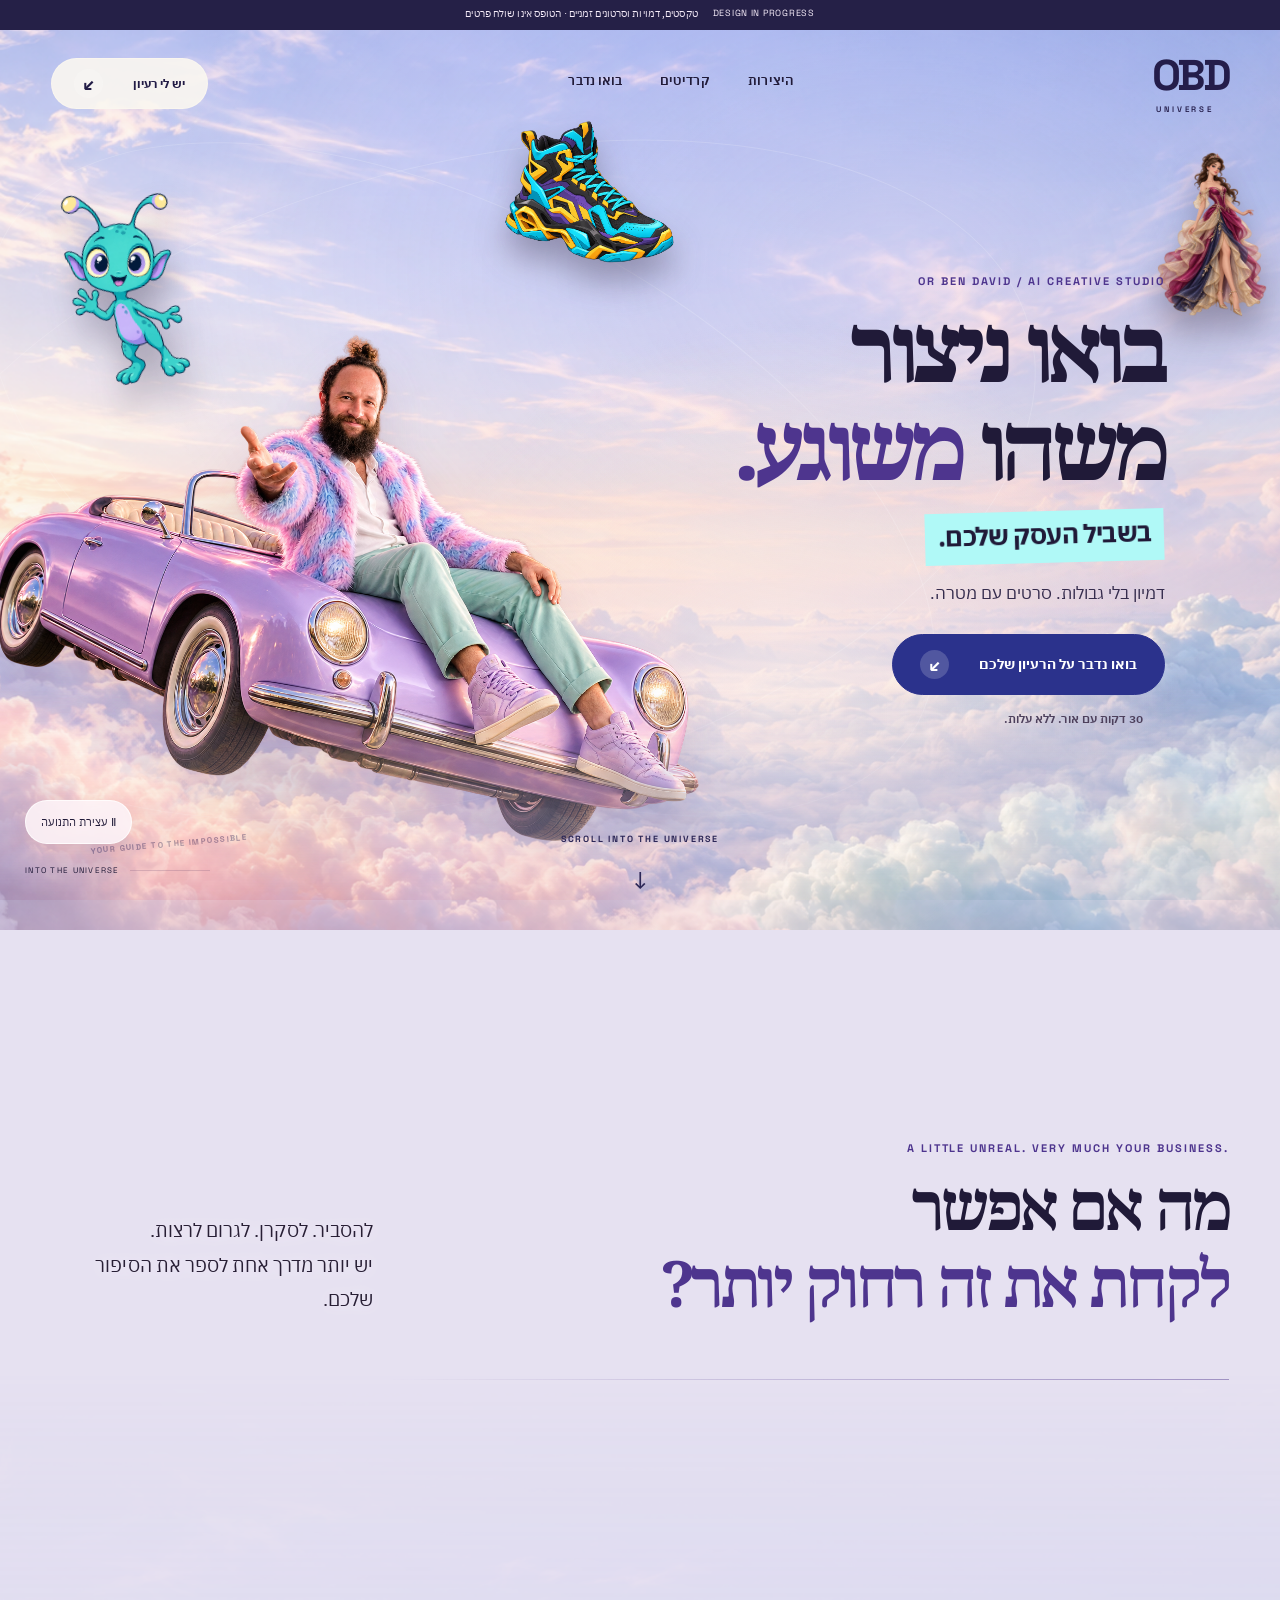
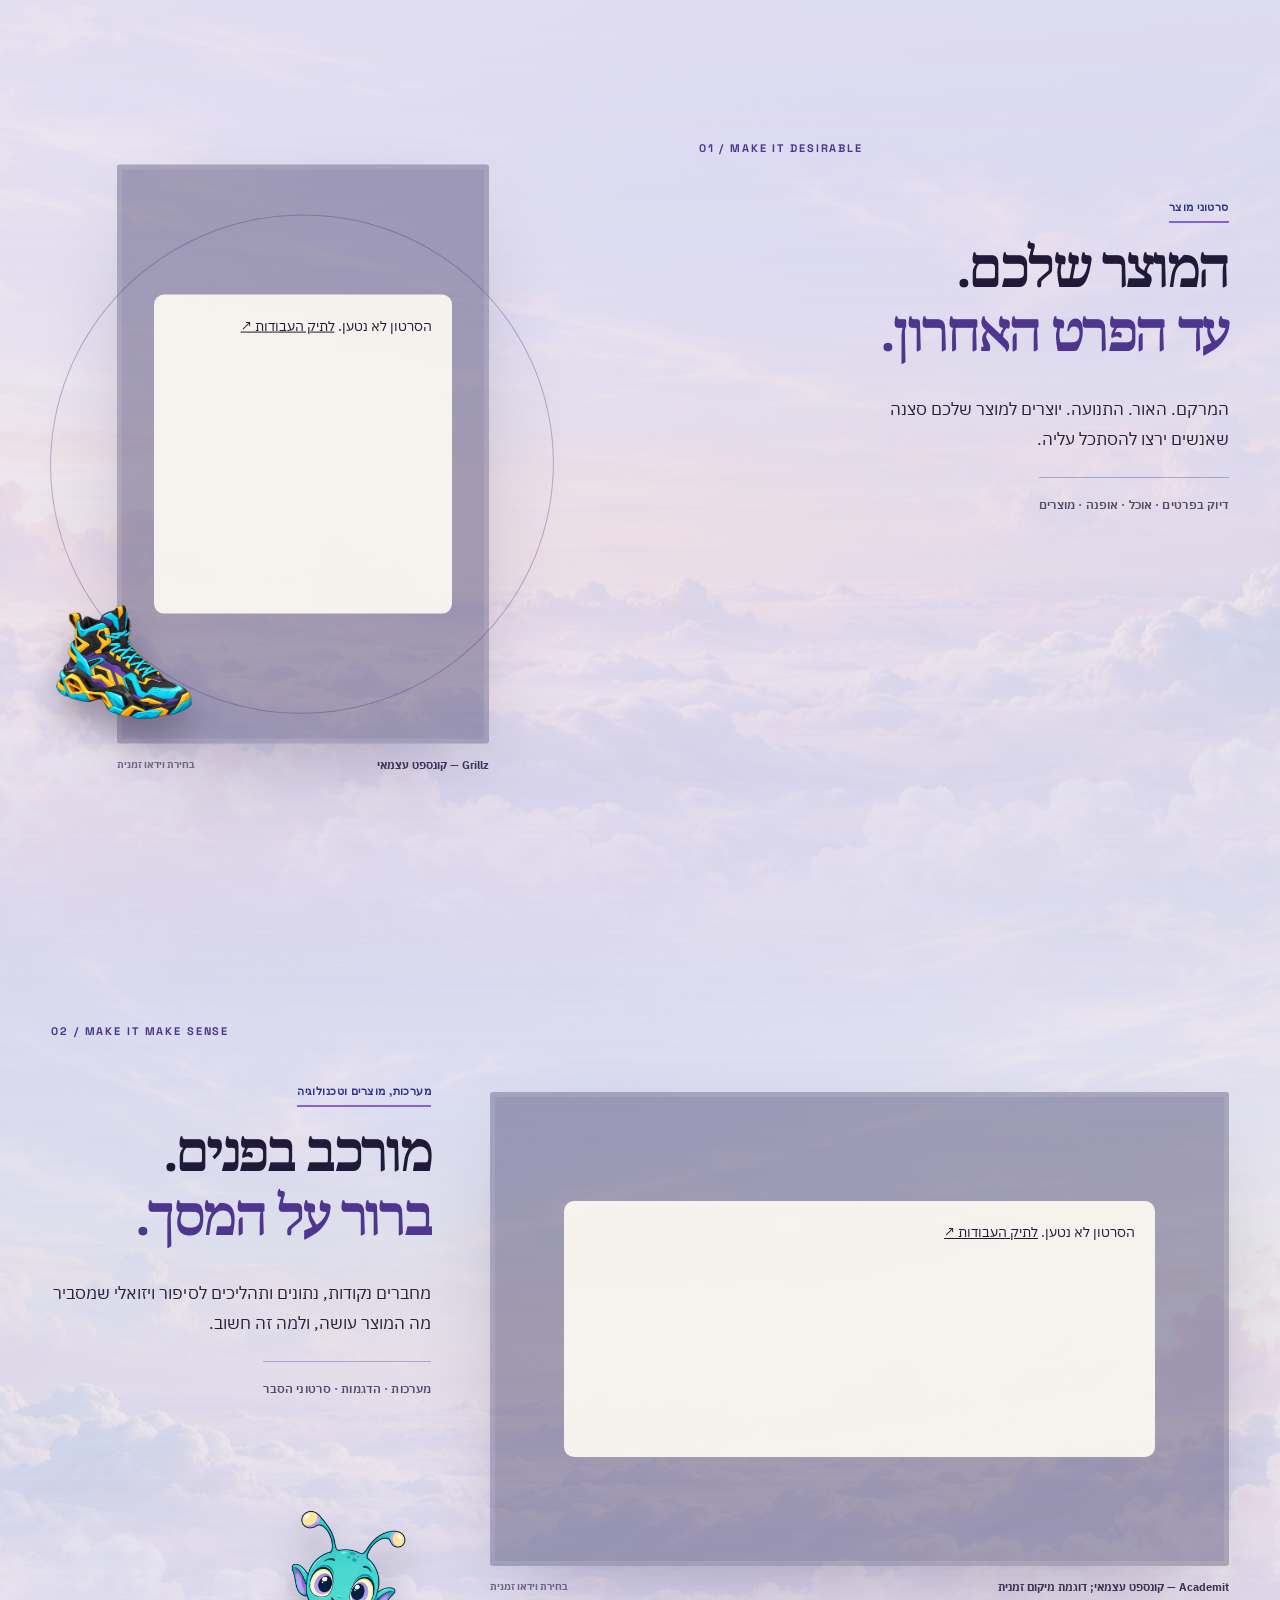
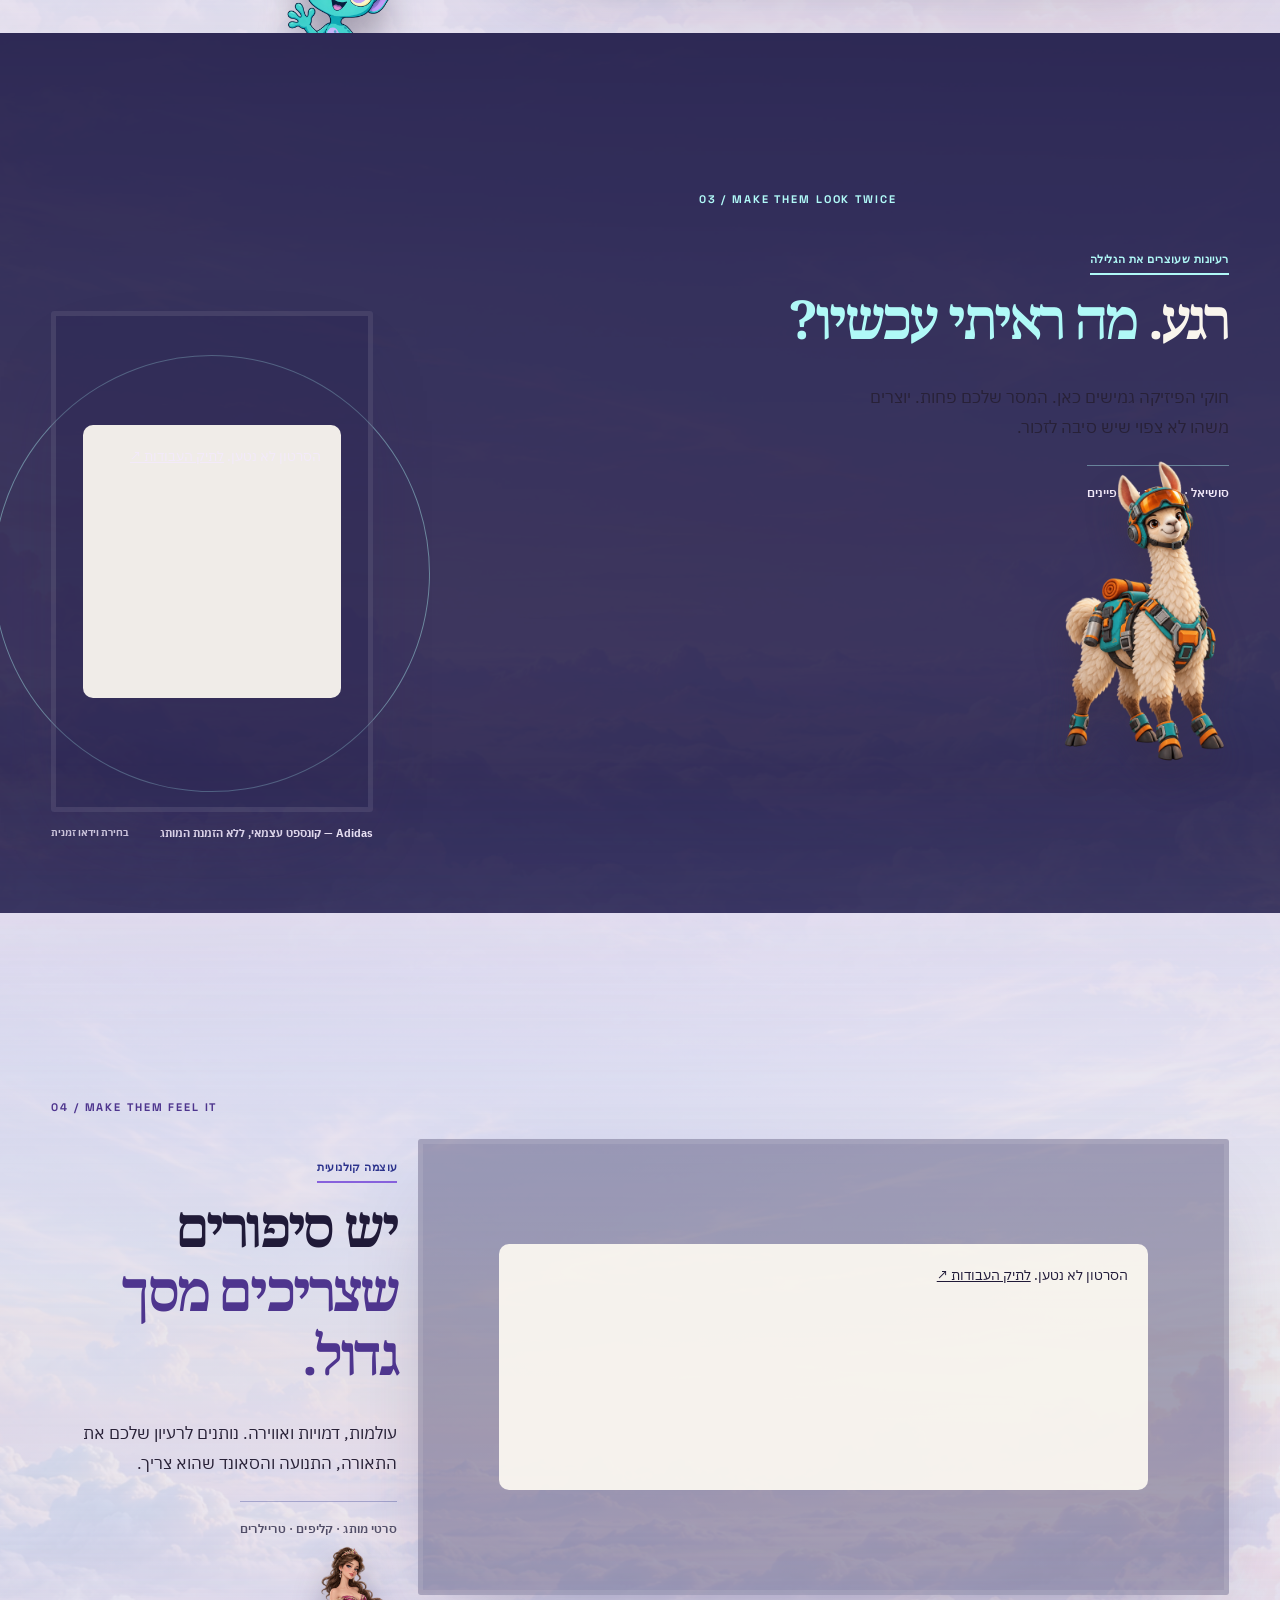
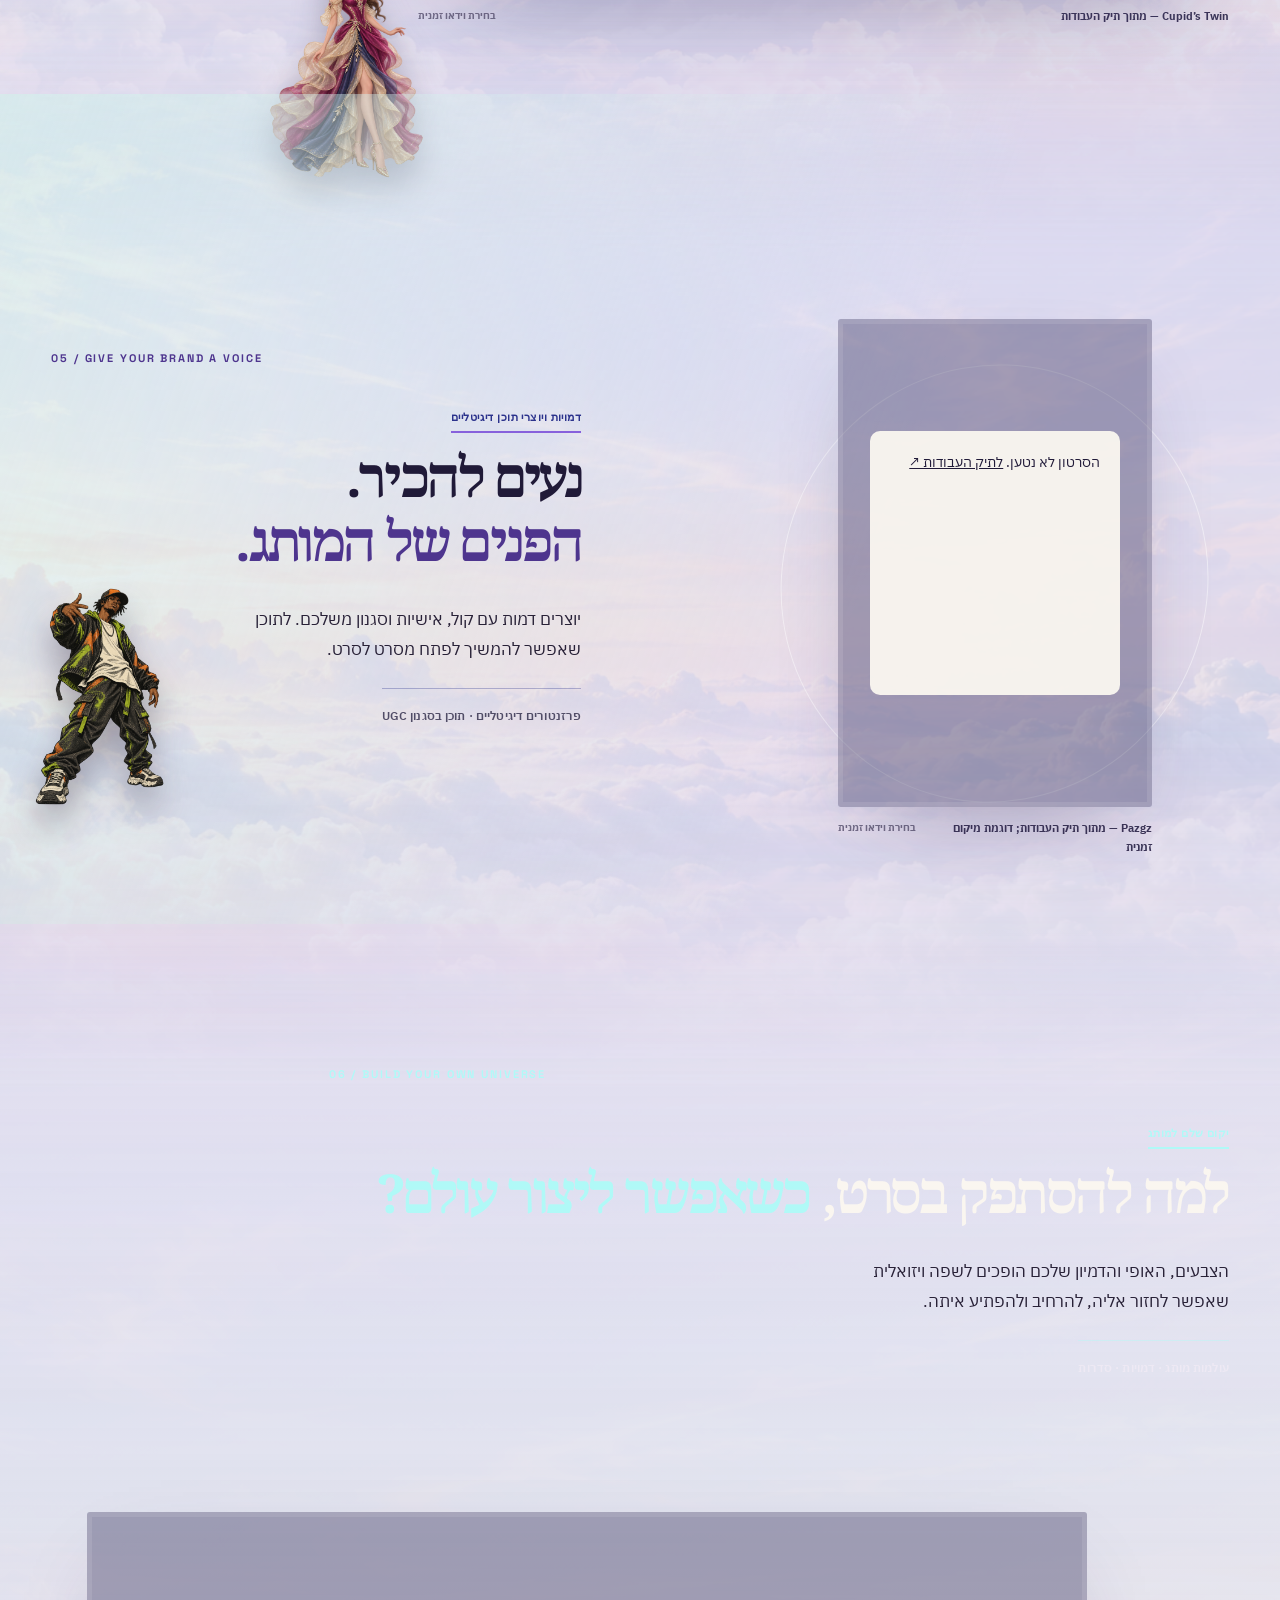
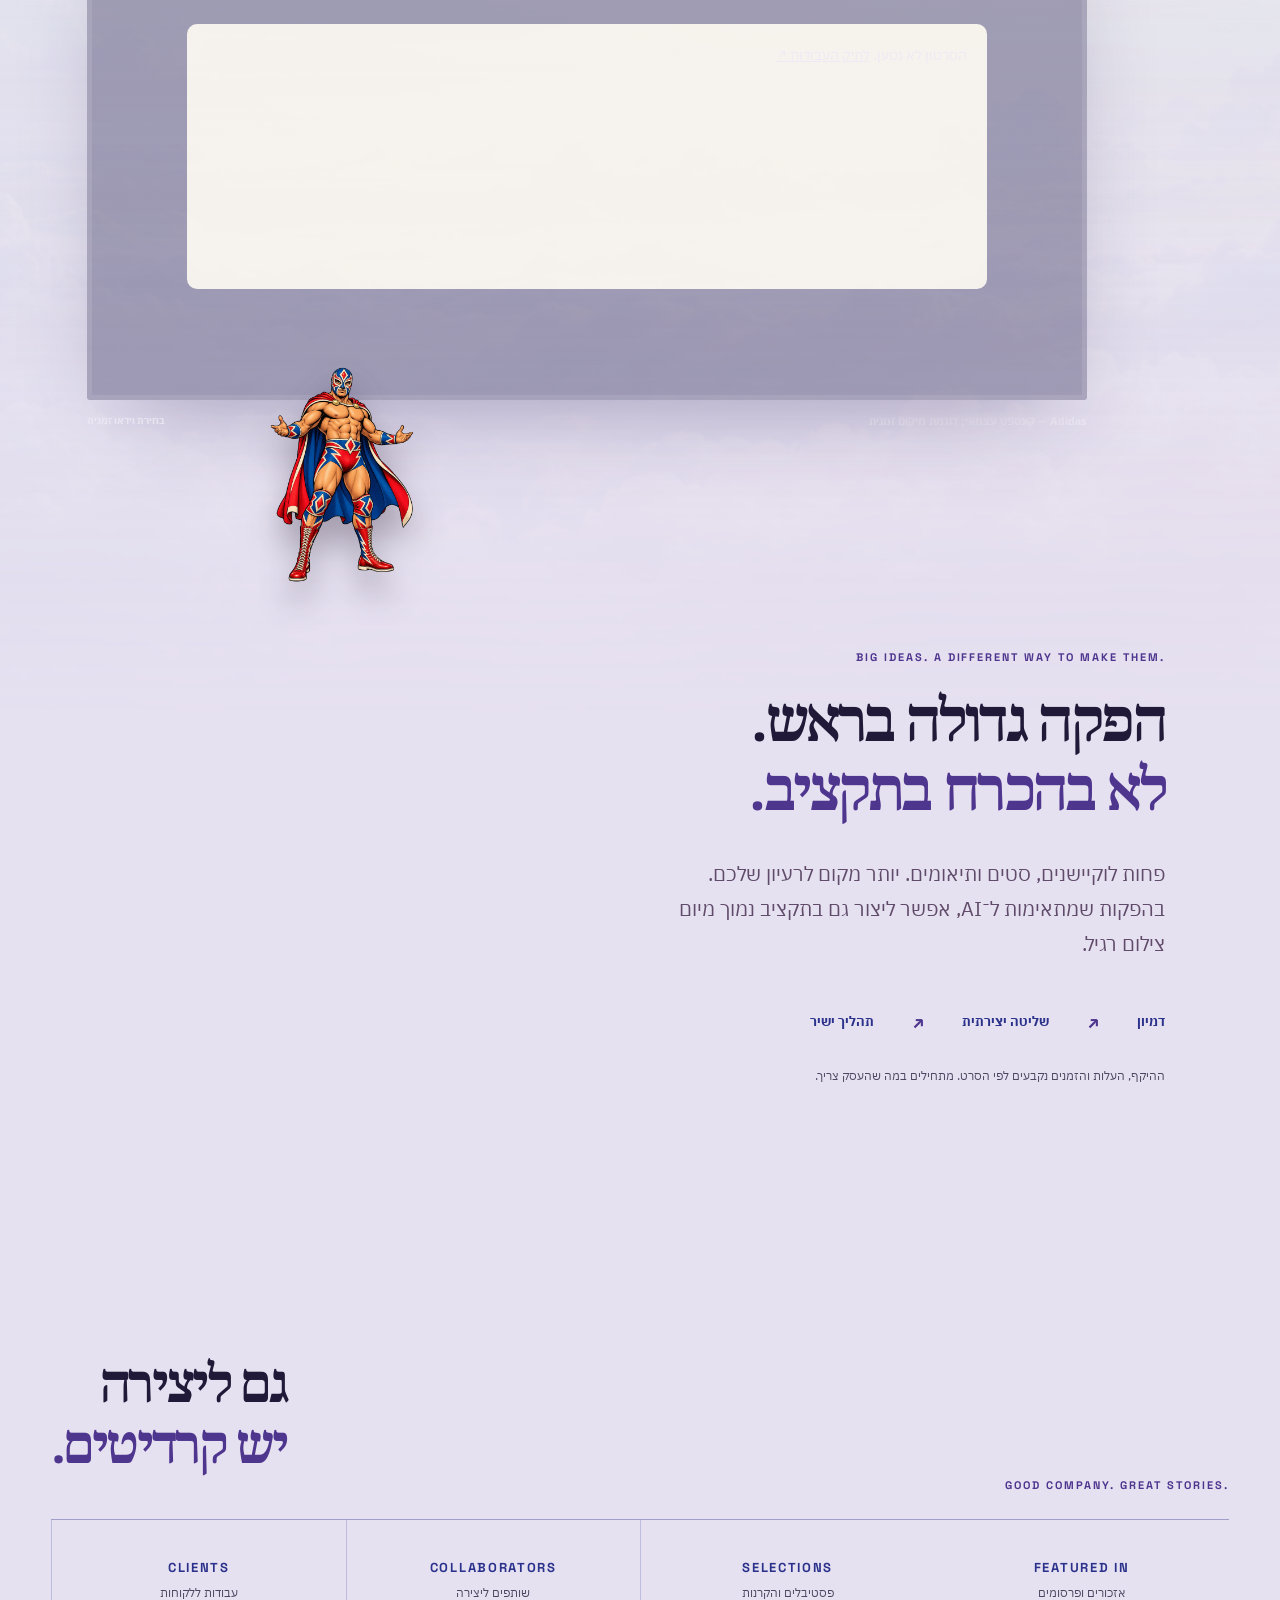
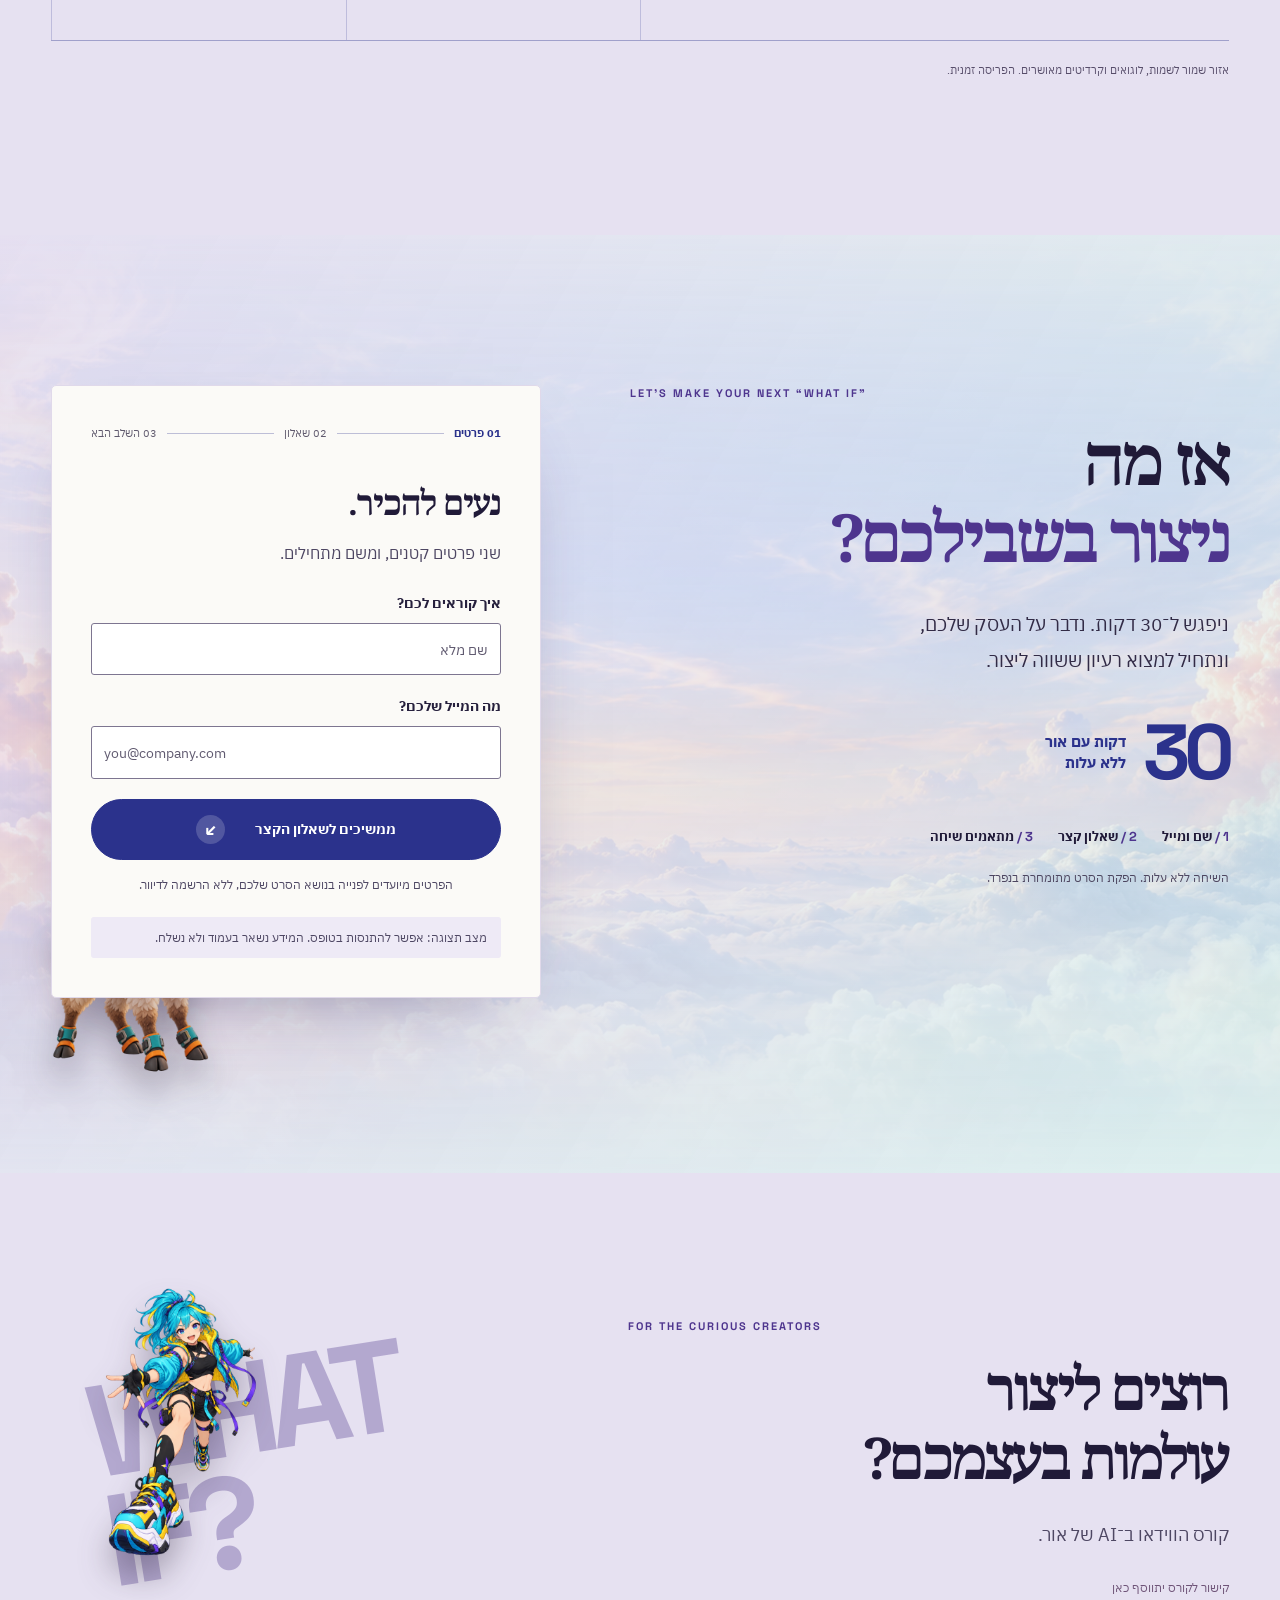
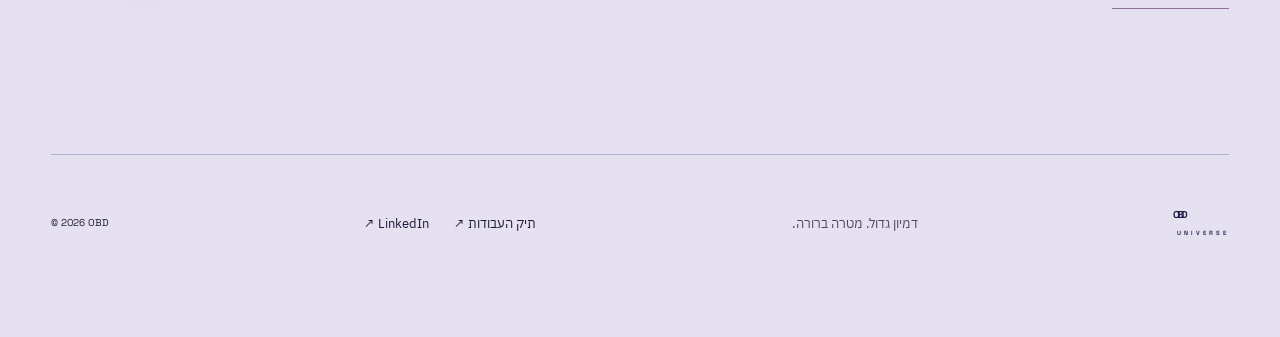
==== commit d48170fe: "Restore pastel moving clouds in OBD V2" ====
--- a/versions/v2/index.html
+++ b/versions/v2/index.html
@@ -6,7 +6,7 @@
 <meta name="description" content="היכנסו ליקום של אור בן דוד. וידאו, דמיון וחשיבה עסקית. שיחת היכרות של 30 דקות ללא עלות.">
 <link rel="preconnect" href="https://fonts.googleapis.com"><link rel="preconnect" href="https://fonts.gstatic.com" crossorigin>
 <link href="https://fonts.googleapis.com/css2?family=IBM+Plex+Sans+Hebrew:wght@400;500;600;700&family=Noto+Serif+Hebrew:wght@500;600;700;800&family=Space+Grotesk:wght@400;500;600;700&display=swap" rel="stylesheet">
-<link rel="preload" href="./assets/obd-avatar.png" as="image"><link rel="stylesheet" href="./style.css"><link rel="stylesheet" href="./cloud-world.css"><link rel="stylesheet" href="./characters.css"><link rel="stylesheet" href="./polish.css">
+<link rel="preload" href="./assets/obd-avatar.png" as="image"><link rel="stylesheet" href="./style.css"><link rel="stylesheet" href="./characters.css"><link rel="stylesheet" href="./polish.css">
 </head>
 <body>
 <a class="skip" href="#main">דילוג לתוכן</a>
@@ -76,7 +76,7 @@
       </div></div><span class="floater lead-object" data-depth=".06" aria-hidden="true"><img class="character" src="./assets/characters/game-llama.png" alt="" loading="lazy"></span></section>
 <section class="course wrap" aria-labelledby="course-title"><div><span class="eyebrow en">FOR THE CURIOUS CREATORS</span><h2 id="course-title">רוצים ליצור<br>עולמות בעצמכם?</h2><p>קורס הווידאו ב־AI של אור.</p><span class="course-pending">קישור לקורס יתווסף כאן</span></div><div class="course-art" aria-hidden="true"><span class="course-word en">WHAT<br>IF?</span><span class="floater course-planet" data-depth=".04" aria-hidden="true"><img class="character" src="./assets/characters/anime-runner.png" alt="" loading="lazy"></span></div></section>
 </main>
-<footer class="footer wrap"><a class="brand en" href="#main" aria-label="OBD Universe, לראש העמוד">OBD<span>UNIVERSE</span></a><p>דמיון גדול. מטרה ברורה.</p><div><a href="https://obd4life.wixstudio.com/creative-portfolio" target="_blank" rel="noopener noreferrer">תיק העבודות ↗</a><a href="https://www.linkedin.com/in/or-ben-david-obd/" target="_blank" rel="noopener noreferrer">LinkedIn ↗</a></div><span class="en">© 2026 OBD</span><small class="footage-credit en">Cloud footage: <a href="https://commons.wikimedia.org/wiki/File:Clouds_time_lapse.webm" target="_blank" rel="noopener noreferrer">John Fowler</a> · <a href="https://creativecommons.org/licenses/by/2.0/" target="_blank" rel="noopener noreferrer">CC BY 2.0</a> · color graded for this preview</small></footer>
+<footer class="footer wrap"><a class="brand en" href="#main" aria-label="OBD Universe, לראש העמוד">OBD<span>UNIVERSE</span></a><p>דמיון גדול. מטרה ברורה.</p><div><a href="https://obd4life.wixstudio.com/creative-portfolio" target="_blank" rel="noopener noreferrer">תיק העבודות ↗</a><a href="https://www.linkedin.com/in/or-ben-david-obd/" target="_blank" rel="noopener noreferrer">LinkedIn ↗</a></div><span class="en">© 2026 OBD</span></footer>
 <noscript><p class="noscript-note">כדי לצפות בסרטונים ולהתנסות בטופס, יש להפעיל JavaScript. <a href="https://obd4life.wixstudio.com/creative-portfolio">לתיק העבודות של אור</a></p></noscript>
 <script type="module" src="./app.mjs"></script>
 </body></html>
--- a/versions/v2/style.css
+++ b/versions/v2/style.css
@@ -24,8 +24,7 @@
 @media(max-width:720px){.hero{min-height:850px}.hero-burger{bottom:7%;right:-4%;width:100px}.hero-giraffe{top:8%;right:-2%;width:75px}.hero-shoe{top:8%;left:-4%;width:90px}.hero-avatar{bottom:8%}}
 @media(prefers-reduced-motion:reduce){html{scroll-behavior:auto}*,*:before,*:after{animation:none!important;transition:none!important}.js .reveal{opacity:1;translate:none}[data-depth]{--parallax:0px!important}}
 
-/* OBD art direction: editorial type and six different film compositions.
-   Cloud rendering belongs to cloud-world.css; these rules leave .cw-* alone. */
+/* OBD art direction: editorial type, six film compositions, and the original animated pastel cloud world. */
 body{font-family:'IBM Plex Sans Hebrew',sans-serif;background:#e6e1f1;color:var(--ink)}
 .wrap{width:min(1320px,calc(100% - clamp(40px,8vw,144px)))}
 .en,.brand,.chapter,.format-label,.credits-track>span{font-family:'Space Grotesk',sans-serif}
--- a/versions/v2/polish.css
+++ b/versions/v2/polish.css
@@ -1,11 +1,5 @@
-/* A translucent color grade keeps the footage legible as real moving clouds. */
-.cw-stage::after{content:"";position:absolute;inset:0;pointer-events:none;background:linear-gradient(115deg,#dbaee5 1%,#a8d7ef 47%,#f0c4dc 100%);mix-blend-mode:color;opacity:.58}
-.cw-foreground{opacity:.1}
-.cw-midground{opacity:.1}
 .portal-intro p{color:#281f35;text-shadow:0 1px 16px #f4edf6}
 .scene-copy p{color:#282137}
-.footage-credit{font:400 10px/1.5 'Space Grotesk',sans-serif;opacity:.65;direction:ltr}
-.footage-credit a{text-decoration:underline;text-underline-offset:2px}
 @media(max-width:720px){
   .hero-shoe{display:none}
   .hero-alien{left:1%;width:92px;top:50%}
